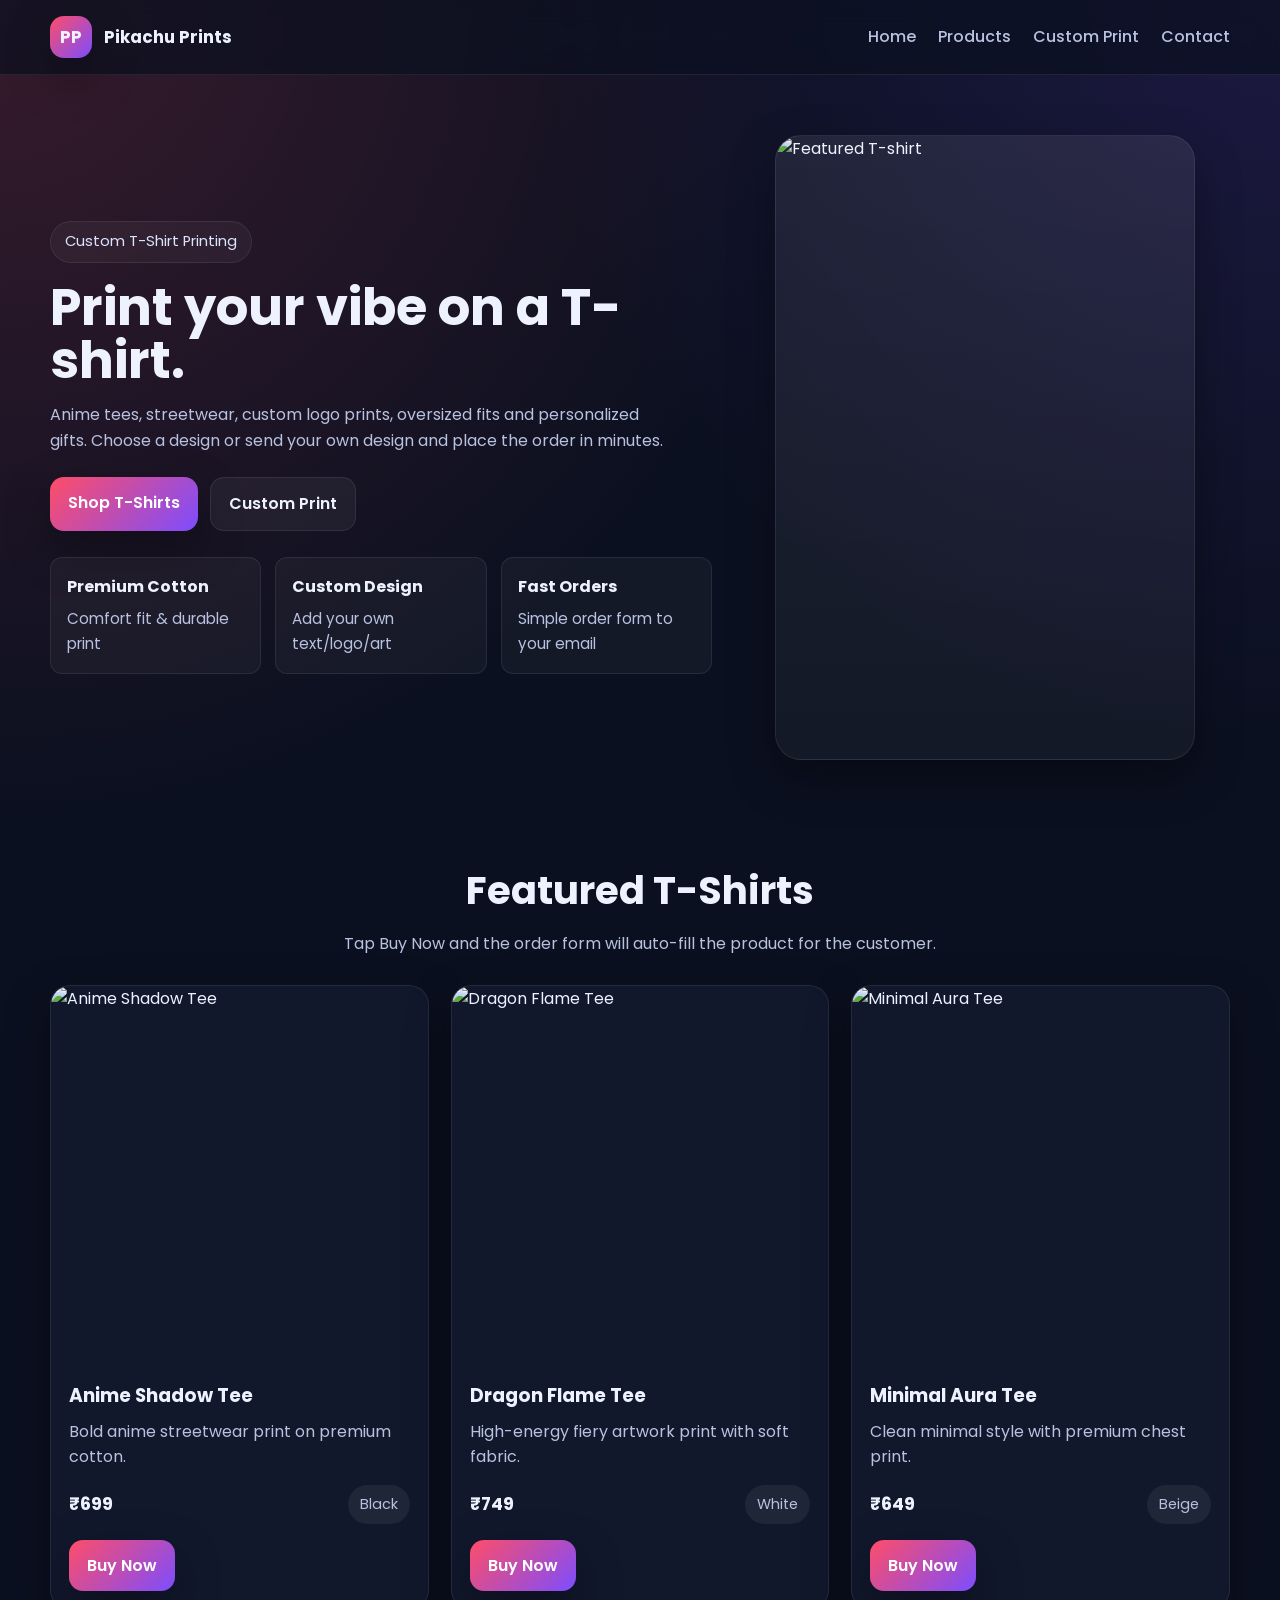
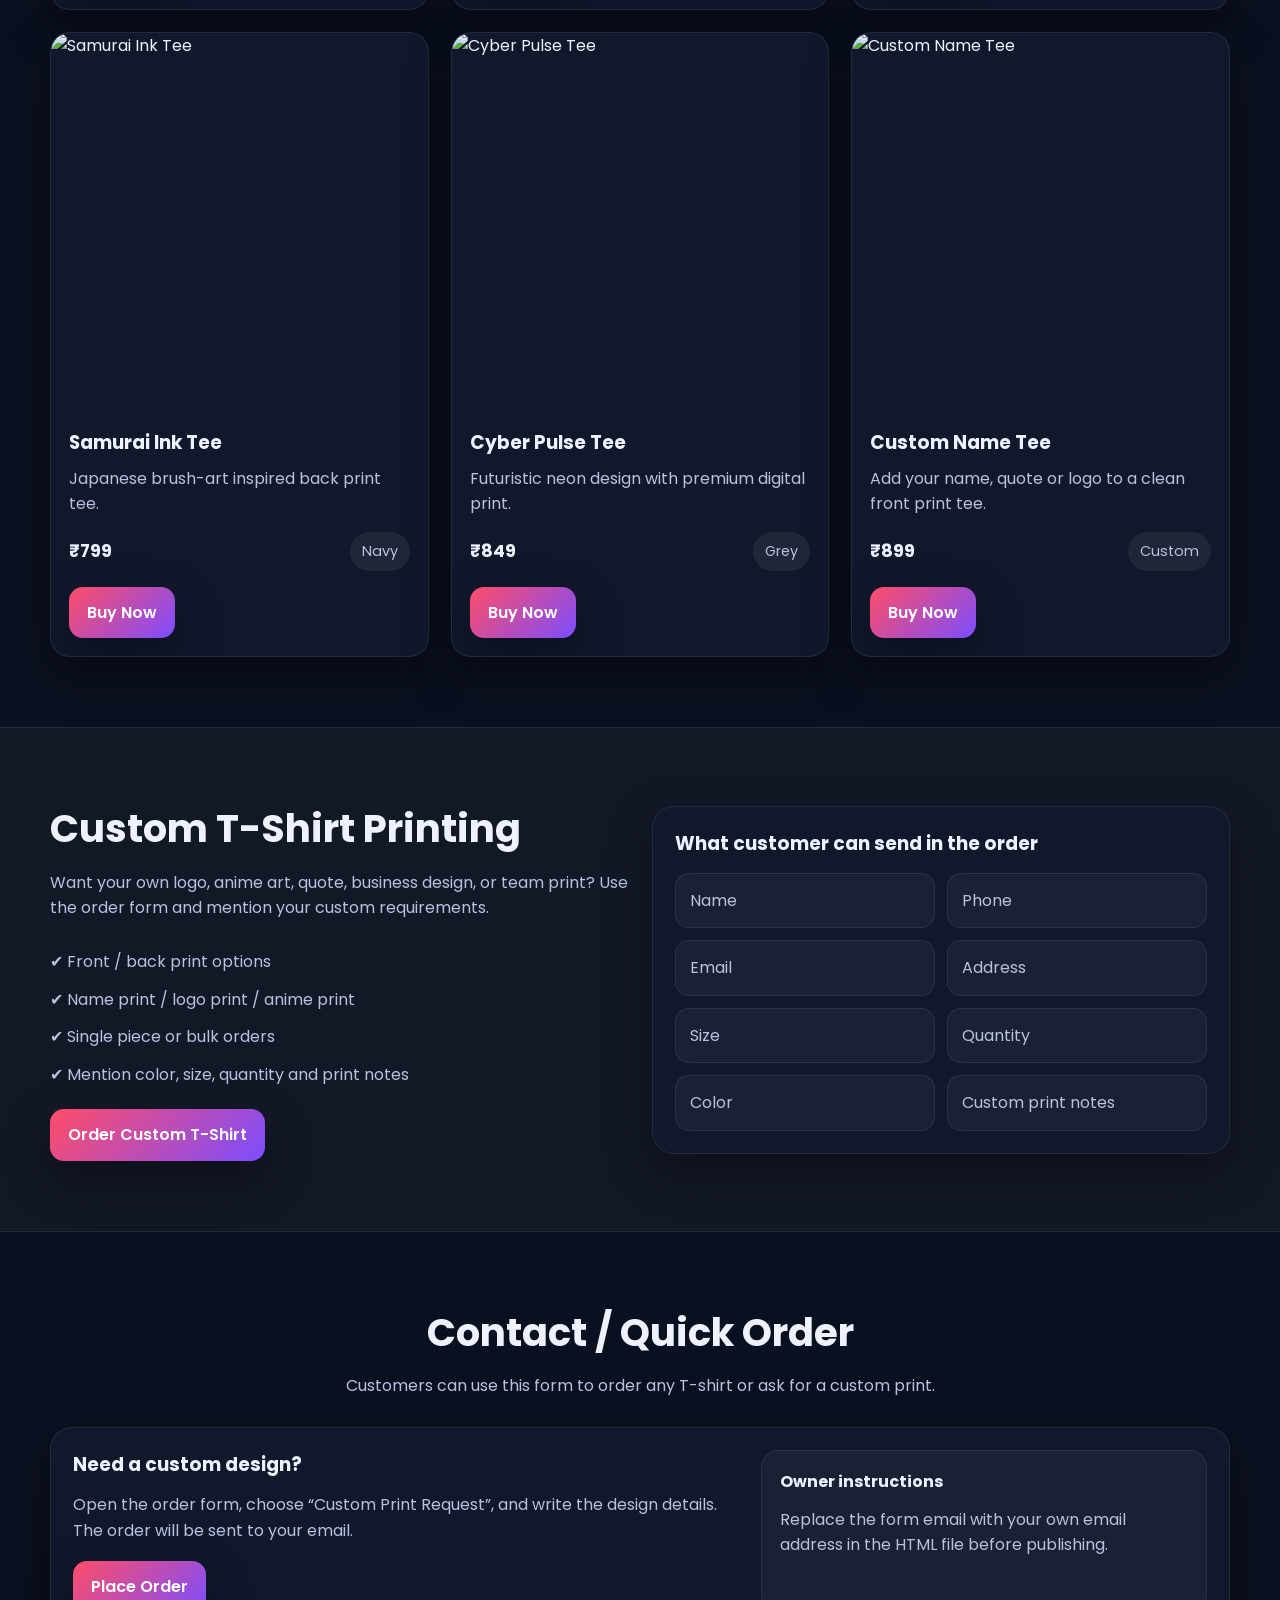
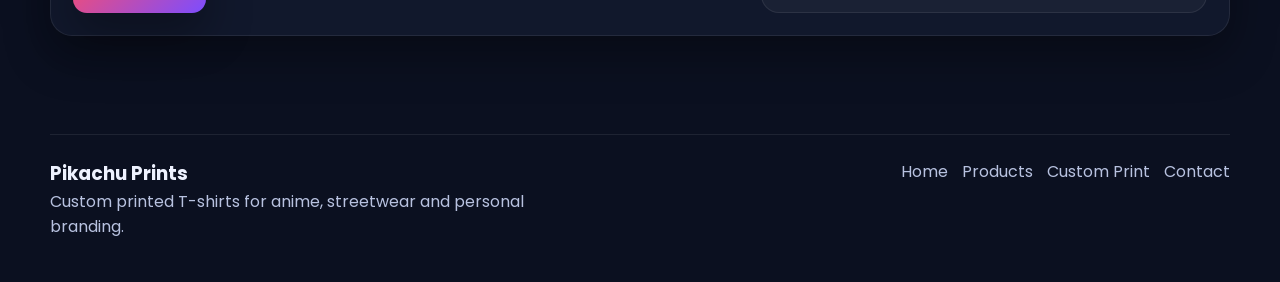
==== index.html @ da21813b "Add files via upload" ====
<!DOCTYPE html>
<html lang="en">
<head>
  <meta charset="UTF-8" />
  <meta name="viewport" content="width=device-width, initial-scale=1.0" />
  <title>Pikachu Prints | T-Shirt Printing Store</title>
  <meta name="description" content="Custom printed T-shirts, anime tees, streetwear and personalized designs." />
  <link rel="preconnect" href="https://fonts.googleapis.com">
  <link rel="preconnect" href="https://fonts.gstatic.com" crossorigin>
  <link href="https://fonts.googleapis.com/css2?family=Poppins:wght@300;400;500;600;700;800&display=swap" rel="stylesheet">
  <link rel="stylesheet" href="style.css" />
</head>
<body>
  <!-- HEADER -->
  <header class="header">
    <div class="container nav">
      <a href="#" class="logo">
        <span class="logo-badge">PP</span>
        <span>Pikachu Prints</span>
      </a>

      <nav class="nav-links" id="navLinks">
        <a href="#home">Home</a>
        <a href="#products">Products</a>
        <a href="#custom">Custom Print</a>
        <a href="#contact">Contact</a>
      </nav>

      <button class="menu-btn" id="menuBtn" aria-label="Open menu">☰</button>
    </div>
  </header>

  <!-- HERO -->
  <section class="hero" id="home">
    <div class="container hero-grid">
      <div class="hero-text">
        <span class="tag">Custom T-Shirt Printing</span>
        <h1>Print your vibe on a T-shirt.</h1>
        <p>
          Anime tees, streetwear, custom logo prints, oversized fits and personalized gifts.
          Choose a design or send your own design and place the order in minutes.
        </p>

        <div class="hero-actions">
          <a href="#products" class="btn btn-primary">Shop T-Shirts</a>
          <a href="#custom" class="btn btn-secondary">Custom Print</a>
        </div>

        <div class="hero-features">
          <div class="feature-card">
            <strong>Premium Cotton</strong>
            <span>Comfort fit & durable print</span>
          </div>
          <div class="feature-card">
            <strong>Custom Design</strong>
            <span>Add your own text/logo/art</span>
          </div>
          <div class="feature-card">
            <strong>Fast Orders</strong>
            <span>Simple order form to your email</span>
          </div>
        </div>
      </div>

      <div class="hero-visual">
        <div class="hero-card glow-card">
          <img src="images/tee1.jpg" alt="Featured T-shirt" />
          <div class="hero-card-info">
            <h3>Anime Shadow Tee</h3>
            <p>₹699 • Oversized • Black</p>
            <button
              class="btn btn-primary buy-btn"
              data-product="Anime Shadow Tee"
              data-price="699"
            >
              Buy Now
            </button>
          </div>
        </div>
      </div>
    </div>
  </section>

  <!-- PRODUCTS -->
  <section class="section" id="products">
    <div class="container">
      <div class="section-head">
        <h2>Featured T-Shirts</h2>
        <p>Tap Buy Now and the order form will auto-fill the product for the customer.</p>
      </div>

      <div class="products-grid">
        <!-- Product 1 -->
        <article class="product-card">
          <div class="product-img">
            <img src="images/tee1.jpg" alt="Anime Shadow Tee" />
          </div>
          <div class="product-body">
            <h3>Anime Shadow Tee</h3>
            <p>Bold anime streetwear print on premium cotton.</p>
            <div class="product-meta">
              <span class="price">₹699</span>
              <span class="pill">Black</span>
            </div>
            <button class="btn btn-primary buy-btn" data-product="Anime Shadow Tee" data-price="699">
              Buy Now
            </button>
          </div>
        </article>

        <!-- Product 2 -->
        <article class="product-card">
          <div class="product-img">
            <img src="images/tee2.jpg" alt="Dragon Flame Tee" />
          </div>
          <div class="product-body">
            <h3>Dragon Flame Tee</h3>
            <p>High-energy fiery artwork print with soft fabric.</p>
            <div class="product-meta">
              <span class="price">₹749</span>
              <span class="pill">White</span>
            </div>
            <button class="btn btn-primary buy-btn" data-product="Dragon Flame Tee" data-price="749">
              Buy Now
            </button>
          </div>
        </article>

        <!-- Product 3 -->
        <article class="product-card">
          <div class="product-img">
            <img src="images/tee3.jpg" alt="Minimal Aura Tee" />
          </div>
          <div class="product-body">
            <h3>Minimal Aura Tee</h3>
            <p>Clean minimal style with premium chest print.</p>
            <div class="product-meta">
              <span class="price">₹649</span>
              <span class="pill">Beige</span>
            </div>
            <button class="btn btn-primary buy-btn" data-product="Minimal Aura Tee" data-price="649">
              Buy Now
            </button>
          </div>
        </article>

        <!-- Product 4 -->
        <article class="product-card">
          <div class="product-img">
            <img src="images/tee4.jpg" alt="Samurai Ink Tee" />
          </div>
          <div class="product-body">
            <h3>Samurai Ink Tee</h3>
            <p>Japanese brush-art inspired back print tee.</p>
            <div class="product-meta">
              <span class="price">₹799</span>
              <span class="pill">Navy</span>
            </div>
            <button class="btn btn-primary buy-btn" data-product="Samurai Ink Tee" data-price="799">
              Buy Now
            </button>
          </div>
        </article>

        <!-- Product 5 -->
        <article class="product-card">
          <div class="product-img">
            <img src="images/tee5.jpg" alt="Cyber Pulse Tee" />
          </div>
          <div class="product-body">
            <h3>Cyber Pulse Tee</h3>
            <p>Futuristic neon design with premium digital print.</p>
            <div class="product-meta">
              <span class="price">₹849</span>
              <span class="pill">Grey</span>
            </div>
            <button class="btn btn-primary buy-btn" data-product="Cyber Pulse Tee" data-price="849">
              Buy Now
            </button>
          </div>
        </article>

        <!-- Product 6 -->
        <article class="product-card">
          <div class="product-img">
            <img src="images/tee6.jpg" alt="Custom Name Tee" />
          </div>
          <div class="product-body">
            <h3>Custom Name Tee</h3>
            <p>Add your name, quote or logo to a clean front print tee.</p>
            <div class="product-meta">
              <span class="price">₹899</span>
              <span class="pill">Custom</span>
            </div>
            <button class="btn btn-primary buy-btn" data-product="Custom Name Tee" data-price="899">
              Buy Now
            </button>
          </div>
        </article>
      </div>
    </div>
  </section>

  <!-- CUSTOM PRINT -->
  <section class="section alt-section" id="custom">
    <div class="container custom-grid">
      <div>
        <div class="section-head left">
          <h2>Custom T-Shirt Printing</h2>
          <p>
            Want your own logo, anime art, quote, business design, or team print?
            Use the order form and mention your custom requirements.
          </p>
        </div>

        <ul class="custom-list">
          <li>✔ Front / back print options</li>
          <li>✔ Name print / logo print / anime print</li>
          <li>✔ Single piece or bulk orders</li>
          <li>✔ Mention color, size, quantity and print notes</li>
        </ul>

        <button class="btn btn-primary open-custom-order">
          Order Custom T-Shirt
        </button>
      </div>

      <div class="custom-card">
        <h3>What customer can send in the order</h3>
        <div class="custom-info-grid">
          <div class="info-box">Name</div>
          <div class="info-box">Phone</div>
          <div class="info-box">Email</div>
          <div class="info-box">Address</div>
          <div class="info-box">Size</div>
          <div class="info-box">Quantity</div>
          <div class="info-box">Color</div>
          <div class="info-box">Custom print notes</div>
        </div>
      </div>
    </div>
  </section>

  <!-- CONTACT -->
  <section class="section" id="contact">
    <div class="container">
      <div class="section-head">
        <h2>Contact / Quick Order</h2>
        <p>
          Customers can use this form to order any T-shirt or ask for a custom print.
        </p>
      </div>

      <div class="contact-card">
        <div class="contact-copy">
          <h3>Need a custom design?</h3>
          <p>
            Open the order form, choose “Custom Print Request”, and write the design details.
            The order will be sent to your email.
          </p>
          <button class="btn btn-primary open-custom-order">Place Order</button>
        </div>

        <div class="contact-note">
          <h4>Owner instructions</h4>
          <p>
            Replace the form email with your own email address in the HTML file before publishing.
          </p>
        </div>
      </div>
    </div>
  </section>

  <!-- FOOTER -->
  <footer class="footer">
    <div class="container footer-wrap">
      <div>
        <h3>Pikachu Prints</h3>
        <p>Custom printed T-shirts for anime, streetwear and personal branding.</p>
      </div>

      <div class="footer-links">
        <a href="#home">Home</a>
        <a href="#products">Products</a>
        <a href="#custom">Custom Print</a>
        <a href="#contact">Contact</a>
      </div>
    </div>
  </footer>

  <!-- ORDER MODAL -->
  <div class="modal" id="orderModal" aria-hidden="true">
    <div class="modal-overlay" id="modalOverlay"></div>

    <div class="modal-card" role="dialog" aria-modal="true" aria-labelledby="orderTitle">
      <button class="close-modal" id="closeModal" aria-label="Close">✕</button>

      <div class="modal-head">
        <h2 id="orderTitle">Place Your Order</h2>
        <p>Fill the details. This order will be sent directly to our email.</p>
      </div>

      <!-- FORM -->
      <form
        id="orderForm"
        class="order-form"
        action="https://formsubmit.co/mr.badboy.yash@gmail.com"
        method="POST"
      >
        <!-- FormSubmit settings -->
        <input type="hidden" name="_subject" value="New T-Shirt Order - Pikachu Prints" />
        <input type="hidden" name="_template" value="table" />
        <input type="hidden" name="_next" value="thanks.html" />
        <!-- Honeypot anti-spam -->
        <input type="text" name="_honey" class="hidden-honey" tabindex="-1" autocomplete="off" />

        <!-- If you want no captcha, uncomment next line (not recommended) -->
        <!-- <input type="hidden" name="_captcha" value="false" /> -->

        <div class="form-grid">
          <div class="form-group">
            <label for="customerName">Full Name</label>
            <input type="text" id="customerName" name="Customer Name" placeholder="Enter full name" required />
          </div>

          <div class="form-group">
            <label for="customerPhone">Phone Number</label>
            <input type="tel" id="customerPhone" name="Phone Number" placeholder="Enter phone number" required />
          </div>

          <div class="form-group">
            <label for="customerEmail">Email</label>
            <input type="email" id="customerEmail" name="Customer Email" placeholder="Enter email" required />
          </div>

          <div class="form-group">
            <label for="cityState">City / State</label>
            <input type="text" id="cityState" name="City / State" placeholder="Example: Pune, Maharashtra" required />
          </div>

          <div class="form-group full">
            <label for="customerAddress">Full Delivery Address</label>
            <textarea id="customerAddress" name="Delivery Address" placeholder="House no, area, city, state, pincode" required></textarea>
          </div>

          <div class="form-group">
            <label for="productName">Product</label>
            <input type="text" id="productName" name="Product Name" placeholder="Selected product" required />
          </div>

          <div class="form-group">
            <label for="productPrice">Price (₹)</label>
            <input type="text" id="productPrice" name="Product Price" placeholder="Price" required />
          </div>

          <div class="form-group">
            <label for="size">Size</label>
            <select id="size" name="Size" required>
              <option value="">Select size</option>
              <option>S</option>
              <option>M</option>
              <option>L</option>
              <option>XL</option>
              <option>XXL</option>
            </select>
          </div>

          <div class="form-group">
            <label for="quantity">Quantity</label>
            <input type="number" id="quantity" name="Quantity" min="1" value="1" required />
          </div>

          <div class="form-group">
            <label for="color">Preferred Color</label>
            <input type="text" id="color" name="Preferred Color" placeholder="Black / White / Grey etc." />
          </div>

          <div class="form-group">
            <label for="printType">Order Type</label>
            <select id="printType" name="Order Type" required>
              <option value="Ready Product Order">Ready Product Order</option>
              <option value="Custom Print Request">Custom Print Request</option>
            </select>
          </div>

          <div class="form-group full">
            <label for="customNotes">Custom Print Notes / Design Instructions</label>
            <textarea
              id="customNotes"
              name="Custom Notes"
              placeholder="Write logo text, anime design name, front/back print, sleeve print, special request, etc."
            ></textarea>
          </div>

          <div class="form-group full">
            <label for="orderSummary">Order Summary</label>
            <textarea
              id="orderSummary"
              name="Order Summary"
              readonly
              placeholder="Auto-generated summary will appear here"
            ></textarea>
          </div>
        </div>

        <div class="form-actions">
          <button type="submit" class="btn btn-primary big-btn">Place Order</button>
          <button type="button" class="btn btn-secondary" id="cancelModal">Cancel</button>
        </div>
      </form>
    </div>
  </div>

  <script src="script.js"></script>
</body>
</html>
---- style.css ----
:root{
  --bg: #0b1020;
  --panel: #11182c;
  --panel-2: #0f1526;
  --text: #eef2ff;
  --muted: #b8c2e0;
  --line: rgba(255,255,255,0.08);
  --brand: #ff4d67;
  --brand-2: #7c4dff;
  --success: #16c784;
  --shadow: 0 18px 45px rgba(0,0,0,0.35);
  --radius: 18px;
  --radius-sm: 12px;
  --container: 1180px;
}

*{
  margin: 0;
  padding: 0;
  box-sizing: border-box;
}

html{
  scroll-behavior: smooth;
}

body{
  font-family: 'Poppins', sans-serif;
  background:
    radial-gradient(circle at top right, rgba(124,77,255,0.15), transparent 20%),
    radial-gradient(circle at top left, rgba(255,77,103,0.18), transparent 22%),
    var(--bg);
  color: var(--text);
  line-height: 1.6;
}

img{
  display: block;
  width: 100%;
  height: 100%;
  object-fit: cover;
}

a{
  color: inherit;
  text-decoration: none;
}

button, input, textarea, select{
  font: inherit;
}

.container{
  width: min(100% - 32px, var(--container));
  margin-inline: auto;
}

/* HEADER */
.header{
  position: sticky;
  top: 0;
  z-index: 50;
  backdrop-filter: blur(12px);
  background: rgba(11,16,32,0.7);
  border-bottom: 1px solid var(--line);
}

.nav{
  min-height: 74px;
  display: flex;
  align-items: center;
  justify-content: space-between;
  gap: 18px;
}

.logo{
  display: inline-flex;
  align-items: center;
  gap: 12px;
  font-weight: 700;
  font-size: 1.05rem;
}

.logo-badge{
  width: 42px;
  height: 42px;
  border-radius: 14px;
  display: grid;
  place-items: center;
  background: linear-gradient(135deg, var(--brand), var(--brand-2));
  box-shadow: var(--shadow);
}

.nav-links{
  display: flex;
  align-items: center;
  gap: 22px;
}

.nav-links a{
  color: var(--muted);
  font-weight: 500;
  transition: 0.2s ease;
}

.nav-links a:hover{
  color: var(--text);
}

.menu-btn{
  display: none;
  background: transparent;
  color: var(--text);
  border: 1px solid var(--line);
  padding: 10px 12px;
  border-radius: 12px;
  cursor: pointer;
}

/* HERO */
.hero{
  padding: 60px 0 30px;
}

.hero-grid{
  display: grid;
  grid-template-columns: 1.15fr 0.85fr;
  gap: 28px;
  align-items: center;
}

.tag{
  display: inline-flex;
  padding: 8px 14px;
  border-radius: 999px;
  border: 1px solid rgba(255,255,255,0.08);
  background: rgba(255,255,255,0.04);
  color: #dbe4ff;
  margin-bottom: 18px;
  font-size: 0.92rem;
}

.hero-text h1{
  font-size: clamp(2rem, 4vw, 4rem);
  line-height: 1.05;
  margin-bottom: 14px;
}

.hero-text p{
  color: var(--muted);
  max-width: 62ch;
  margin-bottom: 24px;
}

.hero-actions{
  display: flex;
  flex-wrap: wrap;
  gap: 12px;
  margin-bottom: 26px;
}

.btn{
  border: none;
  border-radius: 14px;
  padding: 13px 18px;
  font-weight: 600;
  cursor: pointer;
  transition: transform 0.18s ease, opacity 0.18s ease, box-shadow 0.18s ease;
}

.btn:hover{
  transform: translateY(-2px);
}

.btn-primary{
  color: white;
  background: linear-gradient(135deg, var(--brand), var(--brand-2));
  box-shadow: var(--shadow);
}

.btn-secondary{
  color: var(--text);
  background: rgba(255,255,255,0.05);
  border: 1px solid var(--line);
}

.big-btn{
  width: 100%;
  padding-block: 15px;
  font-size: 1rem;
}

.hero-features{
  display: grid;
  grid-template-columns: repeat(3, 1fr);
  gap: 14px;
}

.feature-card{
  background: rgba(255,255,255,0.04);
  border: 1px solid var(--line);
  border-radius: var(--radius-sm);
  padding: 16px;
}

.feature-card strong{
  display: block;
  margin-bottom: 6px;
}

.feature-card span{
  color: var(--muted);
  font-size: 0.95rem;
}

.hero-visual{
  display: flex;
  justify-content: center;
}

.glow-card{
  width: min(100%, 420px);
  background: linear-gradient(180deg, rgba(255,255,255,0.08), rgba(255,255,255,0.04));
  border: 1px solid rgba(255,255,255,0.08);
  border-radius: 26px;
  overflow: hidden;
  box-shadow: var(--shadow);
}

.hero-card img{
  aspect-ratio: 4 / 4.4;
}

.hero-card-info{
  padding: 18px;
}

.hero-card-info h3{
  margin-bottom: 6px;
}

.hero-card-info p{
  color: var(--muted);
  margin-bottom: 14px;
}

/* SECTION */
.section{
  padding: 70px 0;
}

.alt-section{
  background: rgba(255,255,255,0.03);
  border-top: 1px solid var(--line);
  border-bottom: 1px solid var(--line);
}

.section-head{
  text-align: center;
  max-width: 760px;
  margin: 0 auto 28px;
}

.section-head.left{
  text-align: left;
  margin-inline: 0;
}

.section-head h2{
  font-size: clamp(1.7rem, 3vw, 2.5rem);
  margin-bottom: 10px;
}

.section-head p{
  color: var(--muted);
}

/* PRODUCTS */
.products-grid{
  display: grid;
  grid-template-columns: repeat(3, 1fr);
  gap: 22px;
}

.product-card{
  background: var(--panel);
  border: 1px solid var(--line);
  border-radius: 20px;
  overflow: hidden;
  box-shadow: var(--shadow);
}

.product-img{
  aspect-ratio: 1 / 1;
  overflow: hidden;
}

.product-img img{
  transition: transform 0.25s ease;
}

.product-card:hover .product-img img{
  transform: scale(1.04);
}

.product-body{
  padding: 18px;
}

.product-body h3{
  margin-bottom: 8px;
}

.product-body p{
  color: var(--muted);
  margin-bottom: 14px;
  min-height: 52px;
}

.product-meta{
  display: flex;
  justify-content: space-between;
  align-items: center;
  gap: 10px;
  margin-bottom: 16px;
}

.price{
  font-weight: 700;
  font-size: 1.1rem;
}

.pill{
  padding: 8px 12px;
  border-radius: 999px;
  background: rgba(255,255,255,0.06);
  color: var(--muted);
  font-size: 0.9rem;
}

/* CUSTOM */
.custom-grid{
  display: grid;
  grid-template-columns: 1fr 1fr;
  gap: 24px;
  align-items: center;
}

.custom-list{
  list-style: none;
  display: grid;
  gap: 12px;
  margin: 18px 0 22px;
  color: var(--muted);
}

.custom-card{
  background: var(--panel);
  border: 1px solid var(--line);
  border-radius: 22px;
  padding: 22px;
  box-shadow: var(--shadow);
}

.custom-card h3{
  margin-bottom: 14px;
}

.custom-info-grid{
  display: grid;
  grid-template-columns: repeat(2, 1fr);
  gap: 12px;
}

.info-box{
  padding: 14px;
  background: rgba(255,255,255,0.04);
  border: 1px solid var(--line);
  border-radius: 14px;
  color: var(--muted);
}

/* CONTACT */
.contact-card{
  display: grid;
  grid-template-columns: 1.2fr 0.8fr;
  gap: 20px;
  background: var(--panel);
  border: 1px solid var(--line);
  border-radius: 22px;
  padding: 22px;
  box-shadow: var(--shadow);
}

.contact-copy p,
.contact-note p{
  color: var(--muted);
  margin: 12px 0 18px;
}

.contact-note{
  background: rgba(255,255,255,0.04);
  border: 1px solid var(--line);
  border-radius: 18px;
  padding: 18px;
}

/* FOOTER */
.footer{
  padding: 28px 0 42px;
}

.footer-wrap{
  display: flex;
  justify-content: space-between;
  gap: 18px;
  align-items: flex-start;
  border-top: 1px solid var(--line);
  padding-top: 24px;
}

.footer p{
  color: var(--muted);
  max-width: 50ch;
}

.footer-links{
  display: flex;
  flex-wrap: wrap;
  gap: 14px;
  color: var(--muted);
}

/* MODAL */
.modal{
  position: fixed;
  inset: 0;
  display: none;
  z-index: 100;
}

.modal.show{
  display: block;
}

.modal-overlay{
  position: absolute;
  inset: 0;
  background: rgba(4, 8, 20, 0.75);
  backdrop-filter: blur(8px);
}

.modal-card{
  position: relative;
  width: min(100% - 24px, 940px);
  max-height: calc(100vh - 30px);
  overflow: auto;
  margin: 18px auto;
  background: #0f162b;
  border: 1px solid var(--line);
  border-radius: 24px;
  padding: 22px;
  box-shadow: var(--shadow);
}

.close-modal{
  position: absolute;
  top: 14px;
  right: 14px;
  width: 42px;
  height: 42px;
  border-radius: 12px;
  border: 1px solid var(--line);
  background: rgba(255,255,255,0.04);
  color: var(--text);
  cursor: pointer;
}

.modal-head{
  margin-bottom: 18px;
  padding-right: 48px;
}

.modal-head p{
  color: var(--muted);
  margin-top: 6px;
}

/* FORM */
.order-form{
  display: block;
}

.form-grid{
  display: grid;
  grid-template-columns: repeat(2, 1fr);
  gap: 16px;
}

.form-group{
  display: flex;
  flex-direction: column;
  gap: 8px;
}

.form-group.full{
  grid-column: 1 / -1;
}

.form-group label{
  font-weight: 600;
  font-size: 0.95rem;
}

.form-group input,
.form-group select,
.form-group textarea{
  width: 100%;
  border-radius: 14px;
  border: 1px solid var(--line);
  background: rgba(255,255,255,0.04);
  color: var(--text);
  padding: 14px 14px;
  outline: none;
}

.form-group textarea{
  min-height: 120px;
  resize: vertical;
}

.form-group input::placeholder,
.form-group textarea::placeholder{
  color: #8f99b8;
}

.form-group input:focus,
.form-group textarea:focus,
.form-group select:focus{
  border-color: rgba(124,77,255,0.7);
  box-shadow: 0 0 0 3px rgba(124,77,255,0.15);
}

.form-actions{
  display: flex;
  flex-direction: column;
  gap: 12px;
  margin-top: 18px;
}

.hidden-honey{
  display: none !important;
}

/* RESPONSIVE */
@media (max-width: 1024px){
  .hero-grid,
  .custom-grid,
  .contact-card{
    grid-template-columns: 1fr;
  }

  .products-grid{
    grid-template-columns: repeat(2, 1fr);
  }

  .hero-features{
    grid-template-columns: 1fr;
  }
}

@media (max-width: 720px){
  .nav-links{
    position: absolute;
    top: 74px;
    right: 16px;
    left: 16px;
    display: none;
    flex-direction: column;
    align-items: flex-start;
    background: #10172b;
    border: 1px solid var(--line);
    border-radius: 18px;
    padding: 14px;
    box-shadow: var(--shadow);
  }

  .nav-links.show{
    display: flex;
  }

  .menu-btn{
    display: inline-flex;
  }

  .products-grid{
    grid-template-columns: 1fr;
  }

  .form-grid{
    grid-template-columns: 1fr;
  }

  .custom-info-grid{
    grid-template-columns: 1fr;
  }

  .footer-wrap{
    flex-direction: column;
  }

  .hero{
    padding-top: 36px;
  }

  .section{
    padding: 56px 0;
  }
}
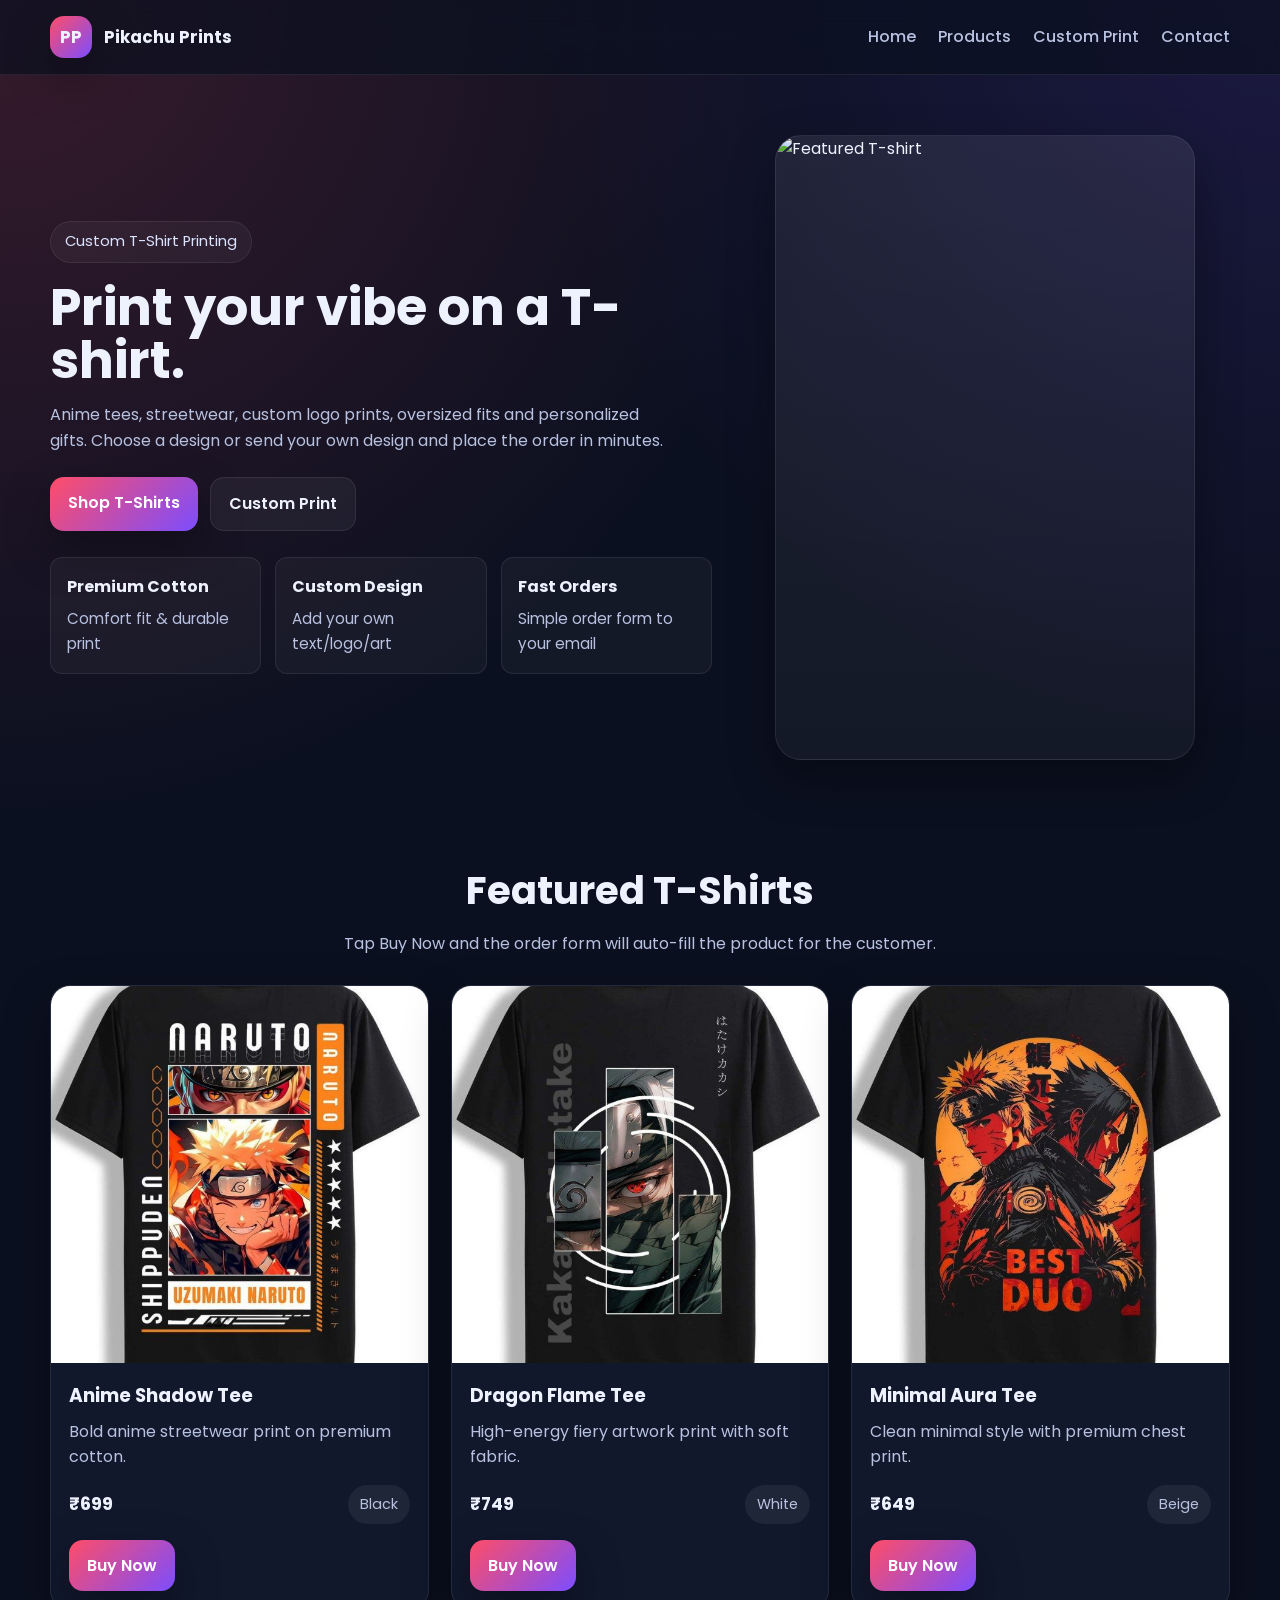
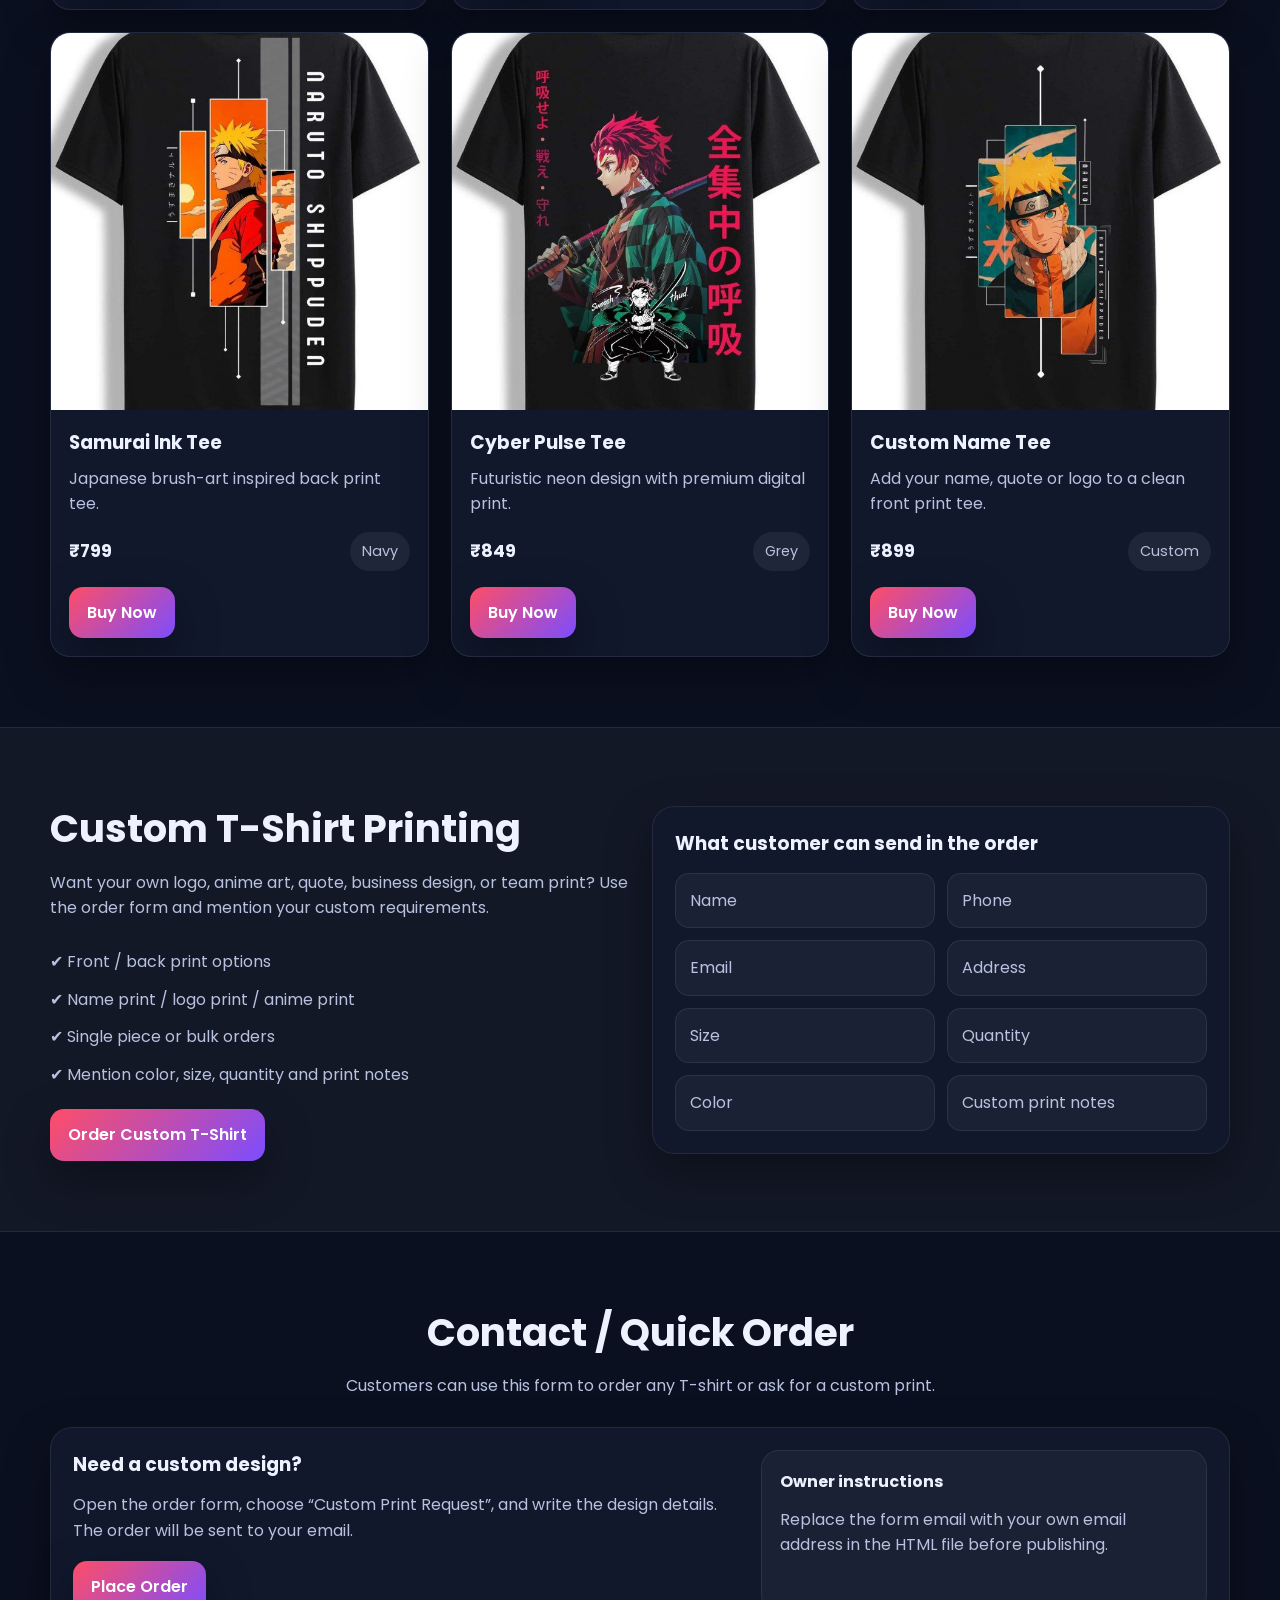
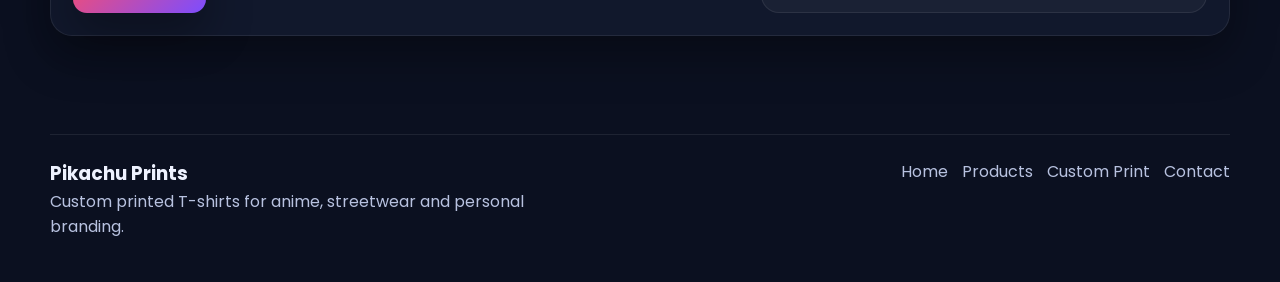
==== commit 3e070019: "Update index.html" ====
--- a/index.html
+++ b/index.html
@@ -93,7 +93,7 @@
         <!-- Product 1 -->
         <article class="product-card">
           <div class="product-img">
-            <img src="images/tee1.jpg" alt="Anime Shadow Tee" />
+            <img src="tee1.jpg" alt="Anime Shadow Tee" />
           </div>
           <div class="product-body">
             <h3>Anime Shadow Tee</h3>
@@ -111,7 +111,7 @@
         <!-- Product 2 -->
         <article class="product-card">
           <div class="product-img">
-            <img src="images/tee2.jpg" alt="Dragon Flame Tee" />
+            <img src="tee2.jpg" alt="Dragon Flame Tee" />
           </div>
           <div class="product-body">
             <h3>Dragon Flame Tee</h3>
@@ -129,7 +129,7 @@
         <!-- Product 3 -->
         <article class="product-card">
           <div class="product-img">
-            <img src="images/tee3.jpg" alt="Minimal Aura Tee" />
+            <img src="tee3.jpg" alt="Minimal Aura Tee" />
           </div>
           <div class="product-body">
             <h3>Minimal Aura Tee</h3>
@@ -147,7 +147,7 @@
         <!-- Product 4 -->
         <article class="product-card">
           <div class="product-img">
-            <img src="images/tee4.jpg" alt="Samurai Ink Tee" />
+            <img src="tee4.jpg" alt="Samurai Ink Tee" />
           </div>
           <div class="product-body">
             <h3>Samurai Ink Tee</h3>
@@ -165,7 +165,7 @@
         <!-- Product 5 -->
         <article class="product-card">
           <div class="product-img">
-            <img src="images/tee5.jpg" alt="Cyber Pulse Tee" />
+            <img src="tee5.jpg" alt="Cyber Pulse Tee" />
           </div>
           <div class="product-body">
             <h3>Cyber Pulse Tee</h3>
@@ -183,7 +183,7 @@
         <!-- Product 6 -->
         <article class="product-card">
           <div class="product-img">
-            <img src="images/tee6.jpg" alt="Custom Name Tee" />
+            <img src="tee6.jpg" alt="Custom Name Tee" />
           </div>
           <div class="product-body">
             <h3>Custom Name Tee</h3>
@@ -413,4 +413,4 @@
 
   <script src="script.js"></script>
 </body>
-</html>+</html>
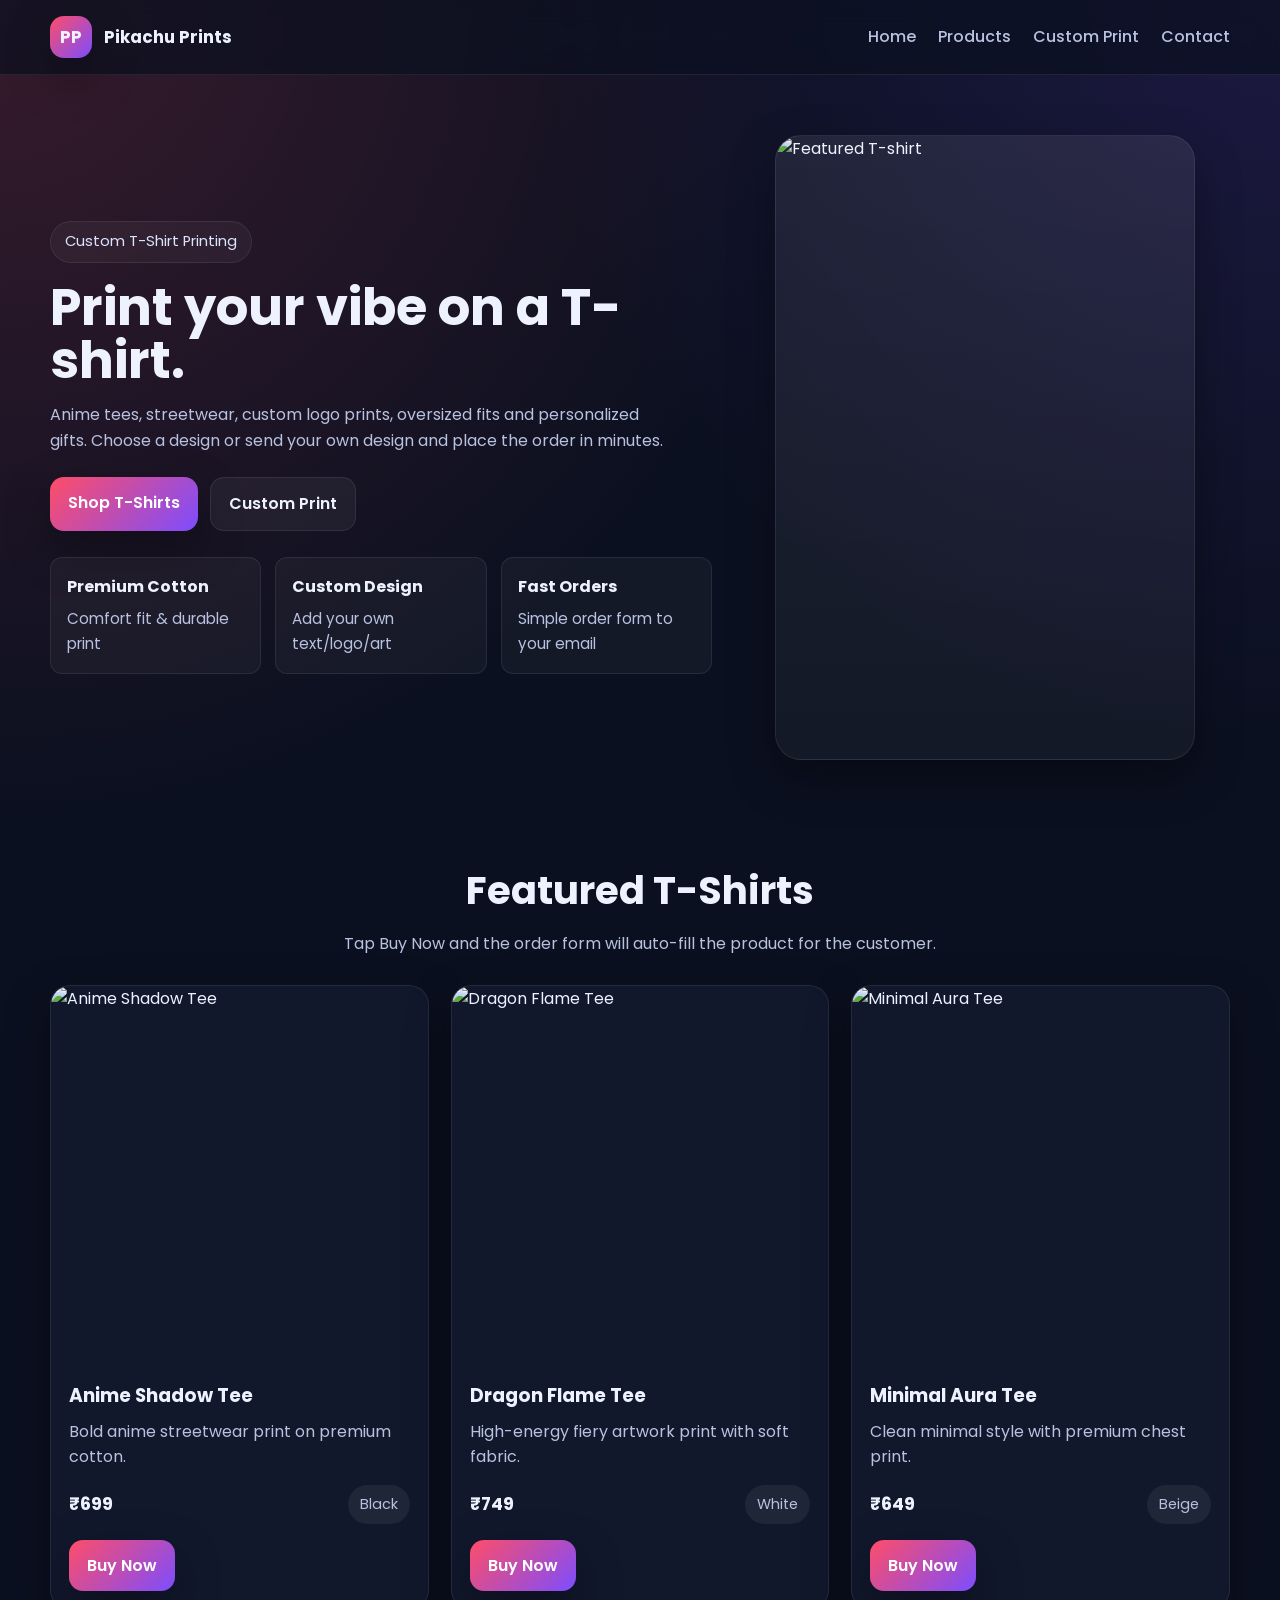
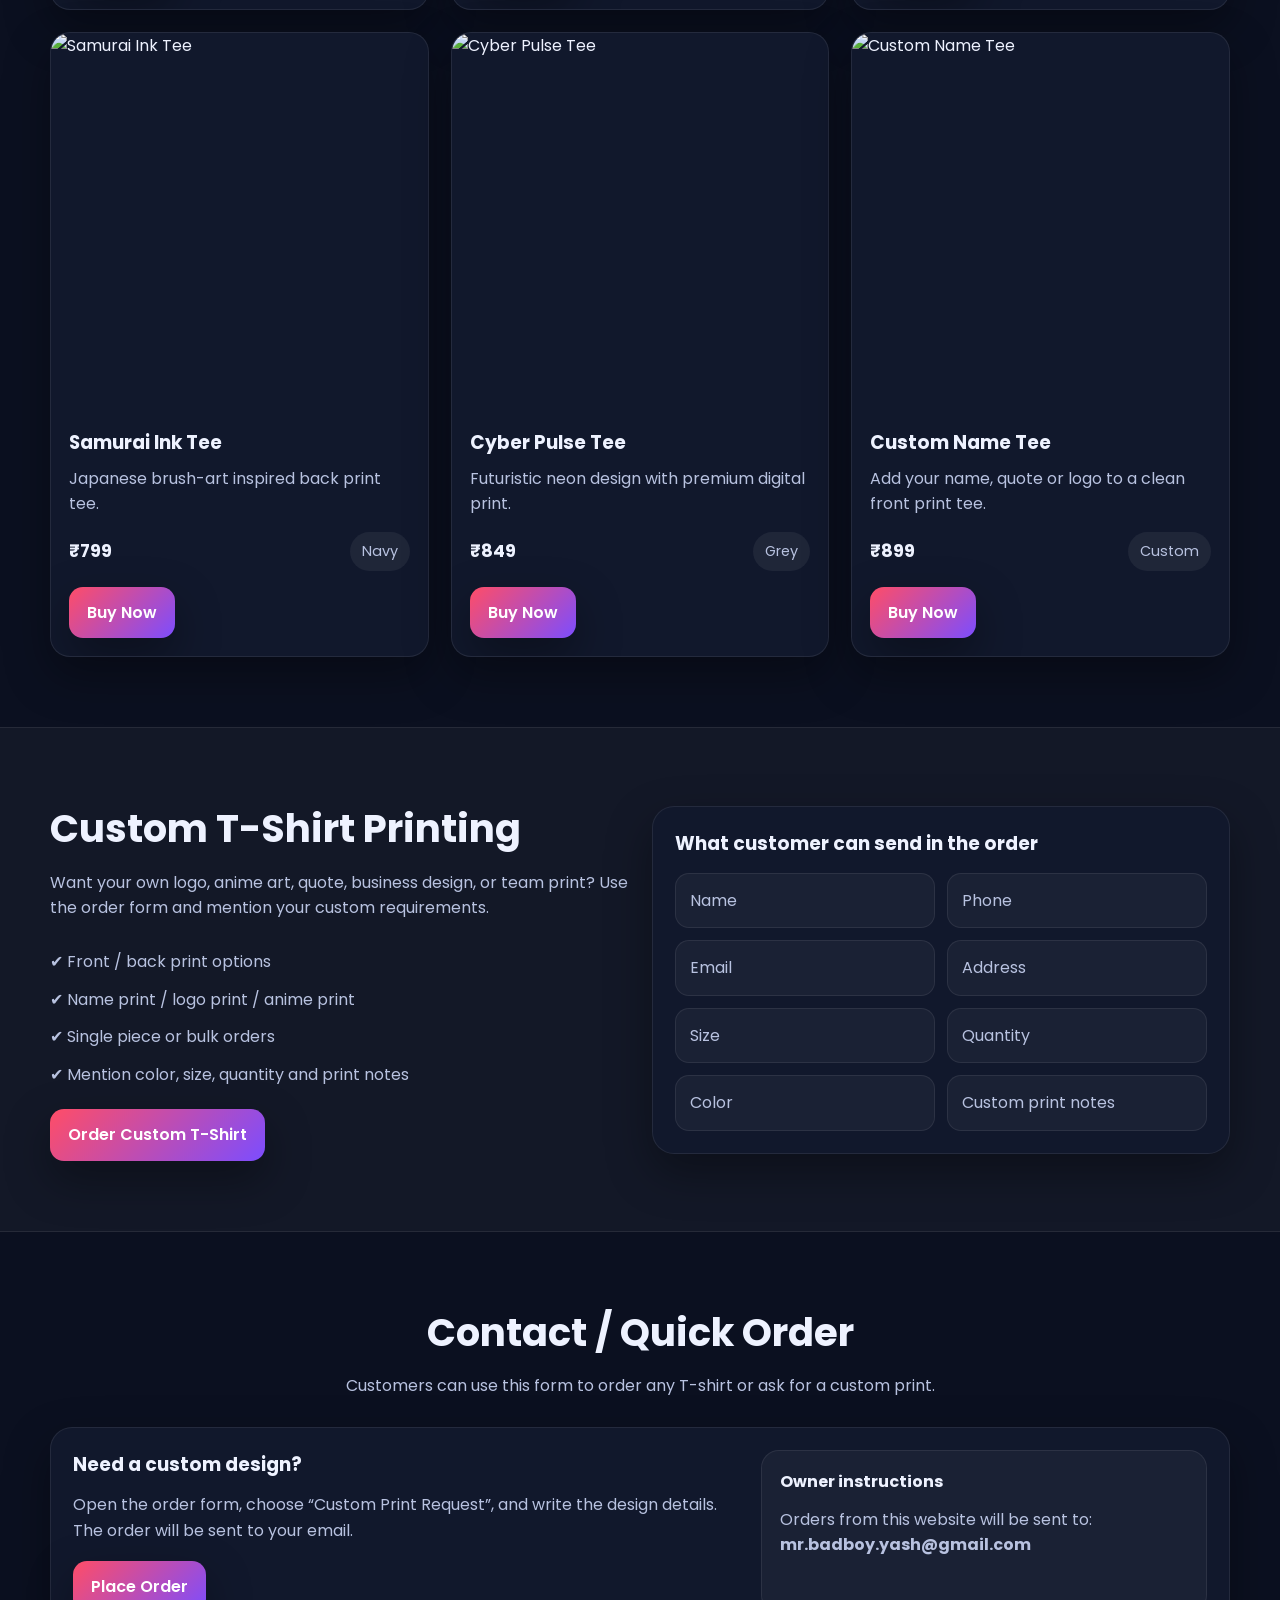
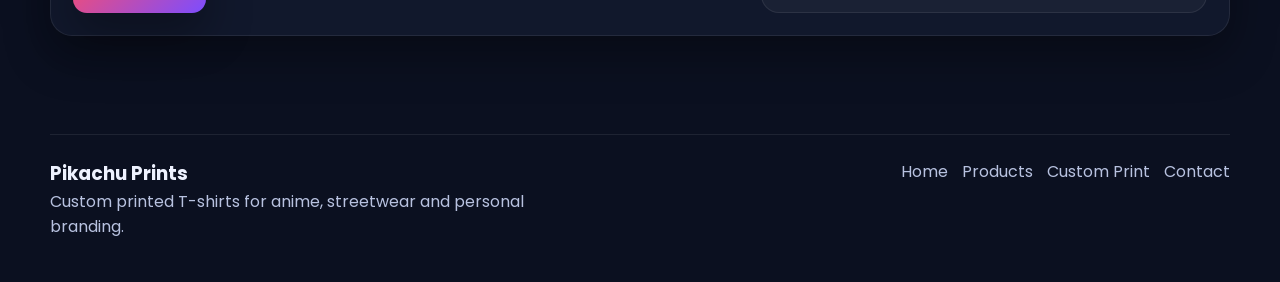
==== commit 0ef7eab8: "Update index.html" ====
--- a/index.html
+++ b/index.html
@@ -4,17 +4,23 @@
   <meta charset="UTF-8" />
   <meta name="viewport" content="width=device-width, initial-scale=1.0" />
   <title>Pikachu Prints | T-Shirt Printing Store</title>
-  <meta name="description" content="Custom printed T-shirts, anime tees, streetwear and personalized designs." />
-  <link rel="preconnect" href="https://fonts.googleapis.com">
-  <link rel="preconnect" href="https://fonts.gstatic.com" crossorigin>
-  <link href="https://fonts.googleapis.com/css2?family=Poppins:wght@300;400;500;600;700;800&display=swap" rel="stylesheet">
+  <meta
+    name="description"
+    content="Custom printed T-shirts, anime tees, streetwear and personalized designs."
+  />
+  <link rel="preconnect" href="https://fonts.googleapis.com" />
+  <link rel="preconnect" href="https://fonts.gstatic.com" crossorigin />
+  <link
+    href="https://fonts.googleapis.com/css2?family=Poppins:wght@300;400;500;600;700;800&display=swap"
+    rel="stylesheet"
+  />
   <link rel="stylesheet" href="style.css" />
 </head>
 <body>
   <!-- HEADER -->
   <header class="header">
     <div class="container nav">
-      <a href="#" class="logo">
+      <a href="#home" class="logo">
         <span class="logo-badge">PP</span>
         <span>Pikachu Prints</span>
       </a>
@@ -72,6 +78,7 @@
               class="btn btn-primary buy-btn"
               data-product="Anime Shadow Tee"
               data-price="699"
+              type="button"
             >
               Buy Now
             </button>
@@ -93,7 +100,7 @@
         <!-- Product 1 -->
         <article class="product-card">
           <div class="product-img">
-            <img src="tee1.jpg" alt="Anime Shadow Tee" />
+            <img src="images/tee1.jpg" alt="Anime Shadow Tee" />
           </div>
           <div class="product-body">
             <h3>Anime Shadow Tee</h3>
@@ -102,7 +109,12 @@
               <span class="price">₹699</span>
               <span class="pill">Black</span>
             </div>
-            <button class="btn btn-primary buy-btn" data-product="Anime Shadow Tee" data-price="699">
+            <button
+              class="btn btn-primary buy-btn"
+              data-product="Anime Shadow Tee"
+              data-price="699"
+              type="button"
+            >
               Buy Now
             </button>
           </div>
@@ -111,7 +123,7 @@
         <!-- Product 2 -->
         <article class="product-card">
           <div class="product-img">
-            <img src="tee2.jpg" alt="Dragon Flame Tee" />
+            <img src="images/tee2.jpg" alt="Dragon Flame Tee" />
           </div>
           <div class="product-body">
             <h3>Dragon Flame Tee</h3>
@@ -120,7 +132,12 @@
               <span class="price">₹749</span>
               <span class="pill">White</span>
             </div>
-            <button class="btn btn-primary buy-btn" data-product="Dragon Flame Tee" data-price="749">
+            <button
+              class="btn btn-primary buy-btn"
+              data-product="Dragon Flame Tee"
+              data-price="749"
+              type="button"
+            >
               Buy Now
             </button>
           </div>
@@ -129,7 +146,7 @@
         <!-- Product 3 -->
         <article class="product-card">
           <div class="product-img">
-            <img src="tee3.jpg" alt="Minimal Aura Tee" />
+            <img src="images/tee3.jpg" alt="Minimal Aura Tee" />
           </div>
           <div class="product-body">
             <h3>Minimal Aura Tee</h3>
@@ -138,7 +155,12 @@
               <span class="price">₹649</span>
               <span class="pill">Beige</span>
             </div>
-            <button class="btn btn-primary buy-btn" data-product="Minimal Aura Tee" data-price="649">
+            <button
+              class="btn btn-primary buy-btn"
+              data-product="Minimal Aura Tee"
+              data-price="649"
+              type="button"
+            >
               Buy Now
             </button>
           </div>
@@ -147,7 +169,7 @@
         <!-- Product 4 -->
         <article class="product-card">
           <div class="product-img">
-            <img src="tee4.jpg" alt="Samurai Ink Tee" />
+            <img src="images/tee4.jpg" alt="Samurai Ink Tee" />
           </div>
           <div class="product-body">
             <h3>Samurai Ink Tee</h3>
@@ -156,7 +178,12 @@
               <span class="price">₹799</span>
               <span class="pill">Navy</span>
             </div>
-            <button class="btn btn-primary buy-btn" data-product="Samurai Ink Tee" data-price="799">
+            <button
+              class="btn btn-primary buy-btn"
+              data-product="Samurai Ink Tee"
+              data-price="799"
+              type="button"
+            >
               Buy Now
             </button>
           </div>
@@ -165,7 +192,7 @@
         <!-- Product 5 -->
         <article class="product-card">
           <div class="product-img">
-            <img src="tee5.jpg" alt="Cyber Pulse Tee" />
+            <img src="images/tee5.jpg" alt="Cyber Pulse Tee" />
           </div>
           <div class="product-body">
             <h3>Cyber Pulse Tee</h3>
@@ -174,7 +201,12 @@
               <span class="price">₹849</span>
               <span class="pill">Grey</span>
             </div>
-            <button class="btn btn-primary buy-btn" data-product="Cyber Pulse Tee" data-price="849">
+            <button
+              class="btn btn-primary buy-btn"
+              data-product="Cyber Pulse Tee"
+              data-price="849"
+              type="button"
+            >
               Buy Now
             </button>
           </div>
@@ -183,7 +215,7 @@
         <!-- Product 6 -->
         <article class="product-card">
           <div class="product-img">
-            <img src="tee6.jpg" alt="Custom Name Tee" />
+            <img src="images/tee6.jpg" alt="Custom Name Tee" />
           </div>
           <div class="product-body">
             <h3>Custom Name Tee</h3>
@@ -192,7 +224,12 @@
               <span class="price">₹899</span>
               <span class="pill">Custom</span>
             </div>
-            <button class="btn btn-primary buy-btn" data-product="Custom Name Tee" data-price="899">
+            <button
+              class="btn btn-primary buy-btn"
+              data-product="Custom Name Tee"
+              data-price="899"
+              type="button"
+            >
               Buy Now
             </button>
           </div>
@@ -220,7 +257,7 @@
           <li>✔ Mention color, size, quantity and print notes</li>
         </ul>
 
-        <button class="btn btn-primary open-custom-order">
+        <button class="btn btn-primary open-custom-order" type="button">
           Order Custom T-Shirt
         </button>
       </div>
@@ -258,13 +295,14 @@
             Open the order form, choose “Custom Print Request”, and write the design details.
             The order will be sent to your email.
           </p>
-          <button class="btn btn-primary open-custom-order">Place Order</button>
+          <button class="btn btn-primary open-custom-order" type="button">Place Order</button>
         </div>
 
         <div class="contact-note">
           <h4>Owner instructions</h4>
           <p>
-            Replace the form email with your own email address in the HTML file before publishing.
+            Orders from this website will be sent to:
+            <strong>mr.badboy.yash@gmail.com</strong>
           </p>
         </div>
       </div>
@@ -293,7 +331,7 @@
     <div class="modal-overlay" id="modalOverlay"></div>
 
     <div class="modal-card" role="dialog" aria-modal="true" aria-labelledby="orderTitle">
-      <button class="close-modal" id="closeModal" aria-label="Close">✕</button>
+      <button class="close-modal" id="closeModal" aria-label="Close" type="button">✕</button>
 
       <div class="modal-head">
         <h2 id="orderTitle">Place Your Order</h2>
@@ -306,51 +344,102 @@
         class="order-form"
         action="https://formsubmit.co/mr.badboy.yash@gmail.com"
         method="POST"
+        target="hidden_iframe"
       >
         <!-- FormSubmit settings -->
         <input type="hidden" name="_subject" value="New T-Shirt Order - Pikachu Prints" />
         <input type="hidden" name="_template" value="table" />
-        <input type="hidden" name="_next" value="thanks.html" />
+        <input type="hidden" name="_captcha" value="false" />
+        <input
+          type="hidden"
+          name="_next"
+          value="https://yashaaaaviruser.github.io/T-shirt-Store/thanks.html"
+        />
+
         <!-- Honeypot anti-spam -->
-        <input type="text" name="_honey" class="hidden-honey" tabindex="-1" autocomplete="off" />
-
-        <!-- If you want no captcha, uncomment next line (not recommended) -->
-        <!-- <input type="hidden" name="_captcha" value="false" /> -->
+        <input
+          type="text"
+          name="_honey"
+          class="hidden-honey"
+          tabindex="-1"
+          autocomplete="off"
+        />
 
         <div class="form-grid">
           <div class="form-group">
             <label for="customerName">Full Name</label>
-            <input type="text" id="customerName" name="Customer Name" placeholder="Enter full name" required />
+            <input
+              type="text"
+              id="customerName"
+              name="Customer Name"
+              placeholder="Enter full name"
+              required
+            />
           </div>
 
           <div class="form-group">
             <label for="customerPhone">Phone Number</label>
-            <input type="tel" id="customerPhone" name="Phone Number" placeholder="Enter phone number" required />
+            <input
+              type="tel"
+              id="customerPhone"
+              name="Phone Number"
+              placeholder="Enter phone number"
+              required
+            />
           </div>
 
           <div class="form-group">
             <label for="customerEmail">Email</label>
-            <input type="email" id="customerEmail" name="Customer Email" placeholder="Enter email" required />
+            <input
+              type="email"
+              id="customerEmail"
+              name="Customer Email"
+              placeholder="Enter email"
+              required
+            />
           </div>
 
           <div class="form-group">
             <label for="cityState">City / State</label>
-            <input type="text" id="cityState" name="City / State" placeholder="Example: Pune, Maharashtra" required />
+            <input
+              type="text"
+              id="cityState"
+              name="City / State"
+              placeholder="Example: Pune, Maharashtra"
+              required
+            />
           </div>
 
           <div class="form-group full">
             <label for="customerAddress">Full Delivery Address</label>
-            <textarea id="customerAddress" name="Delivery Address" placeholder="House no, area, city, state, pincode" required></textarea>
+            <textarea
+              id="customerAddress"
+              name="Delivery Address"
+              placeholder="House no, area, city, state, pincode"
+              required
+            ></textarea>
           </div>
 
           <div class="form-group">
             <label for="productName">Product</label>
-            <input type="text" id="productName" name="Product Name" placeholder="Selected product" required />
+            <input
+              type="text"
+              id="productName"
+              name="Product Name"
+              placeholder="Selected product"
+              required
+            />
           </div>
 
           <div class="form-group">
             <label for="productPrice">Price (₹)</label>
-            <input type="text" id="productPrice" name="Product Price" placeholder="Price" required />
+            <input
+              type="text"
+              id="productPrice"
+              name="Product Price"
+              placeholder="Price"
+              required
+            />
           </div>
 
           <div class="form-group">
@@ -372,7 +461,12 @@
 
           <div class="form-group">
             <label for="color">Preferred Color</label>
-            <input type="text" id="color" name="Preferred Color" placeholder="Black / White / Grey etc." />
+            <input
+              type="text"
+              id="color"
+              name="Preferred Color"
+              placeholder="Black / White / Grey etc."
+            />
           </div>
 
           <div class="form-group">
@@ -404,10 +498,13 @@
         </div>
 
         <div class="form-actions">
+          <button type="button" class="btn btn-secondary" id="cancelModal">Cancel</button>
           <button type="submit" class="btn btn-primary big-btn">Place Order</button>
-          <button type="button" class="btn btn-secondary" id="cancelModal">Cancel</button>
         </div>
       </form>
+
+      <!-- Hidden iframe for FormSubmit -->
+      <iframe name="hidden_iframe" style="display:none;"></iframe>
     </div>
   </div>
 
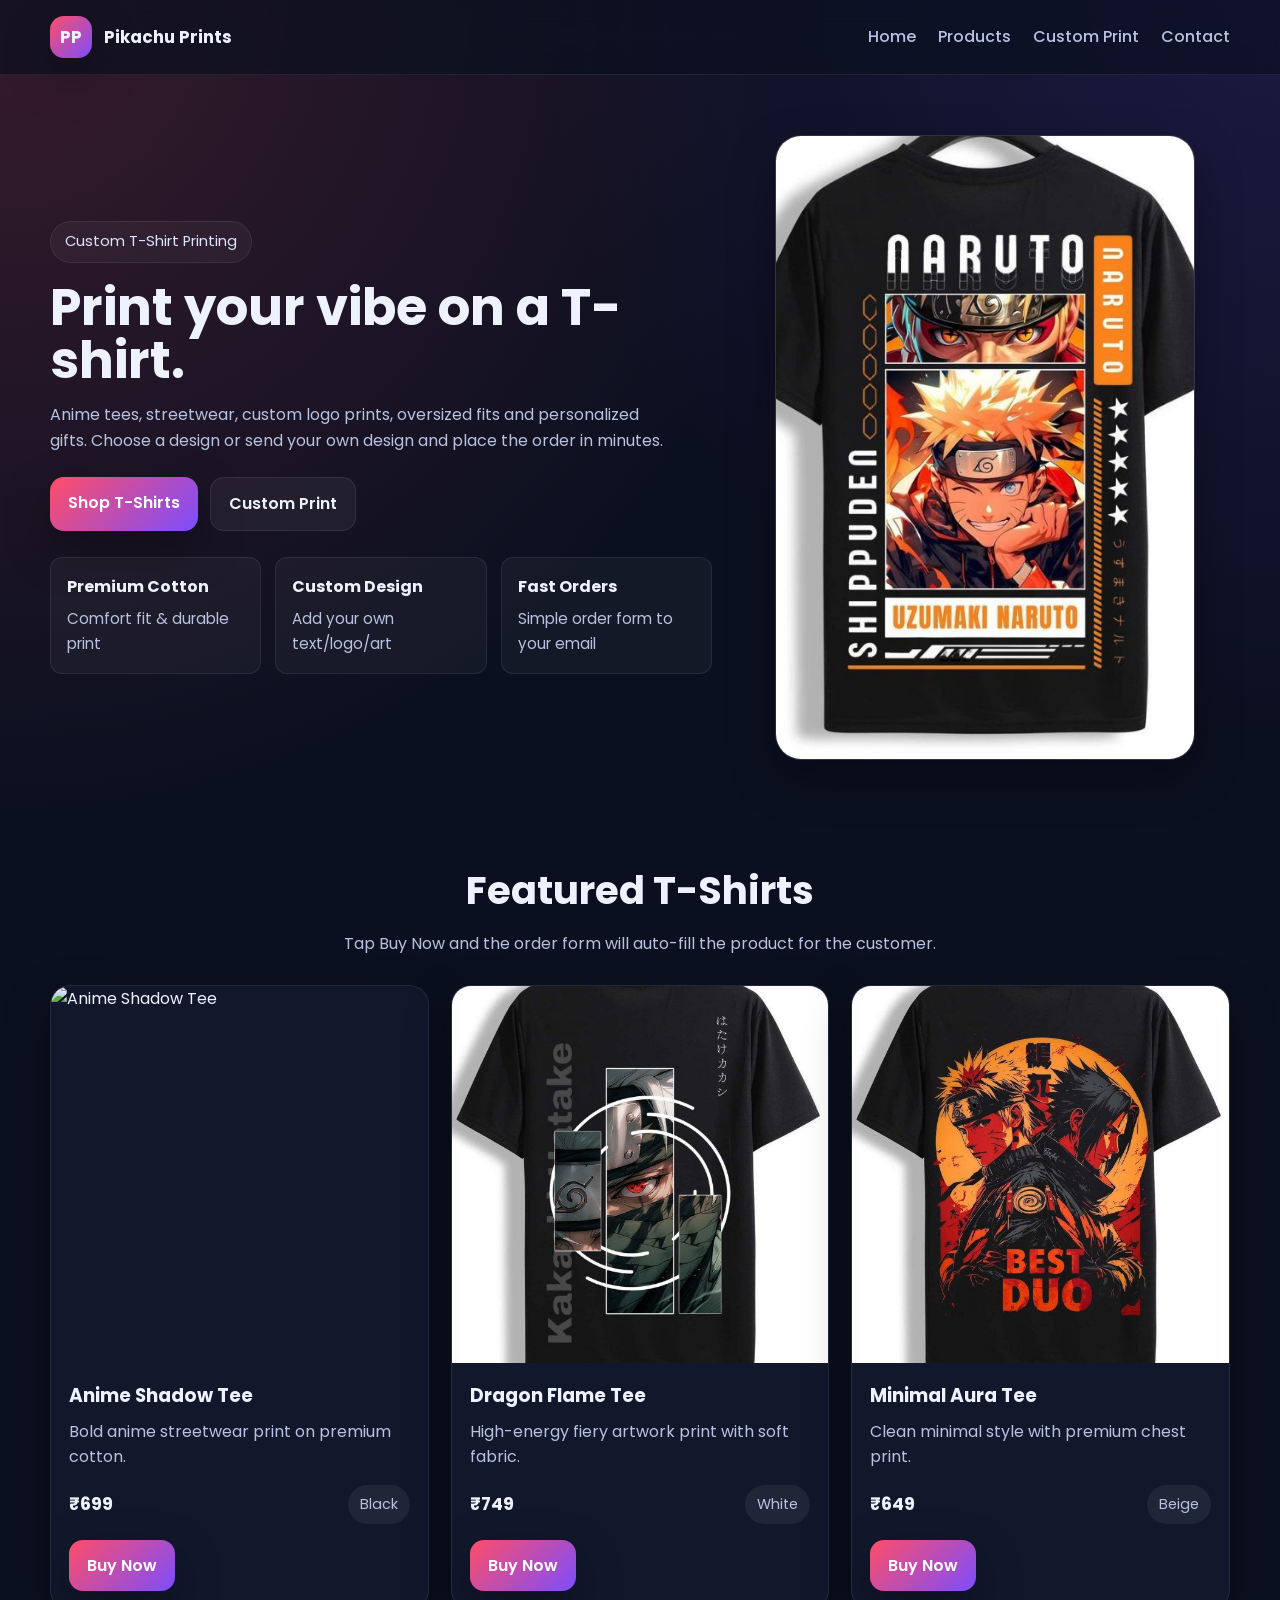
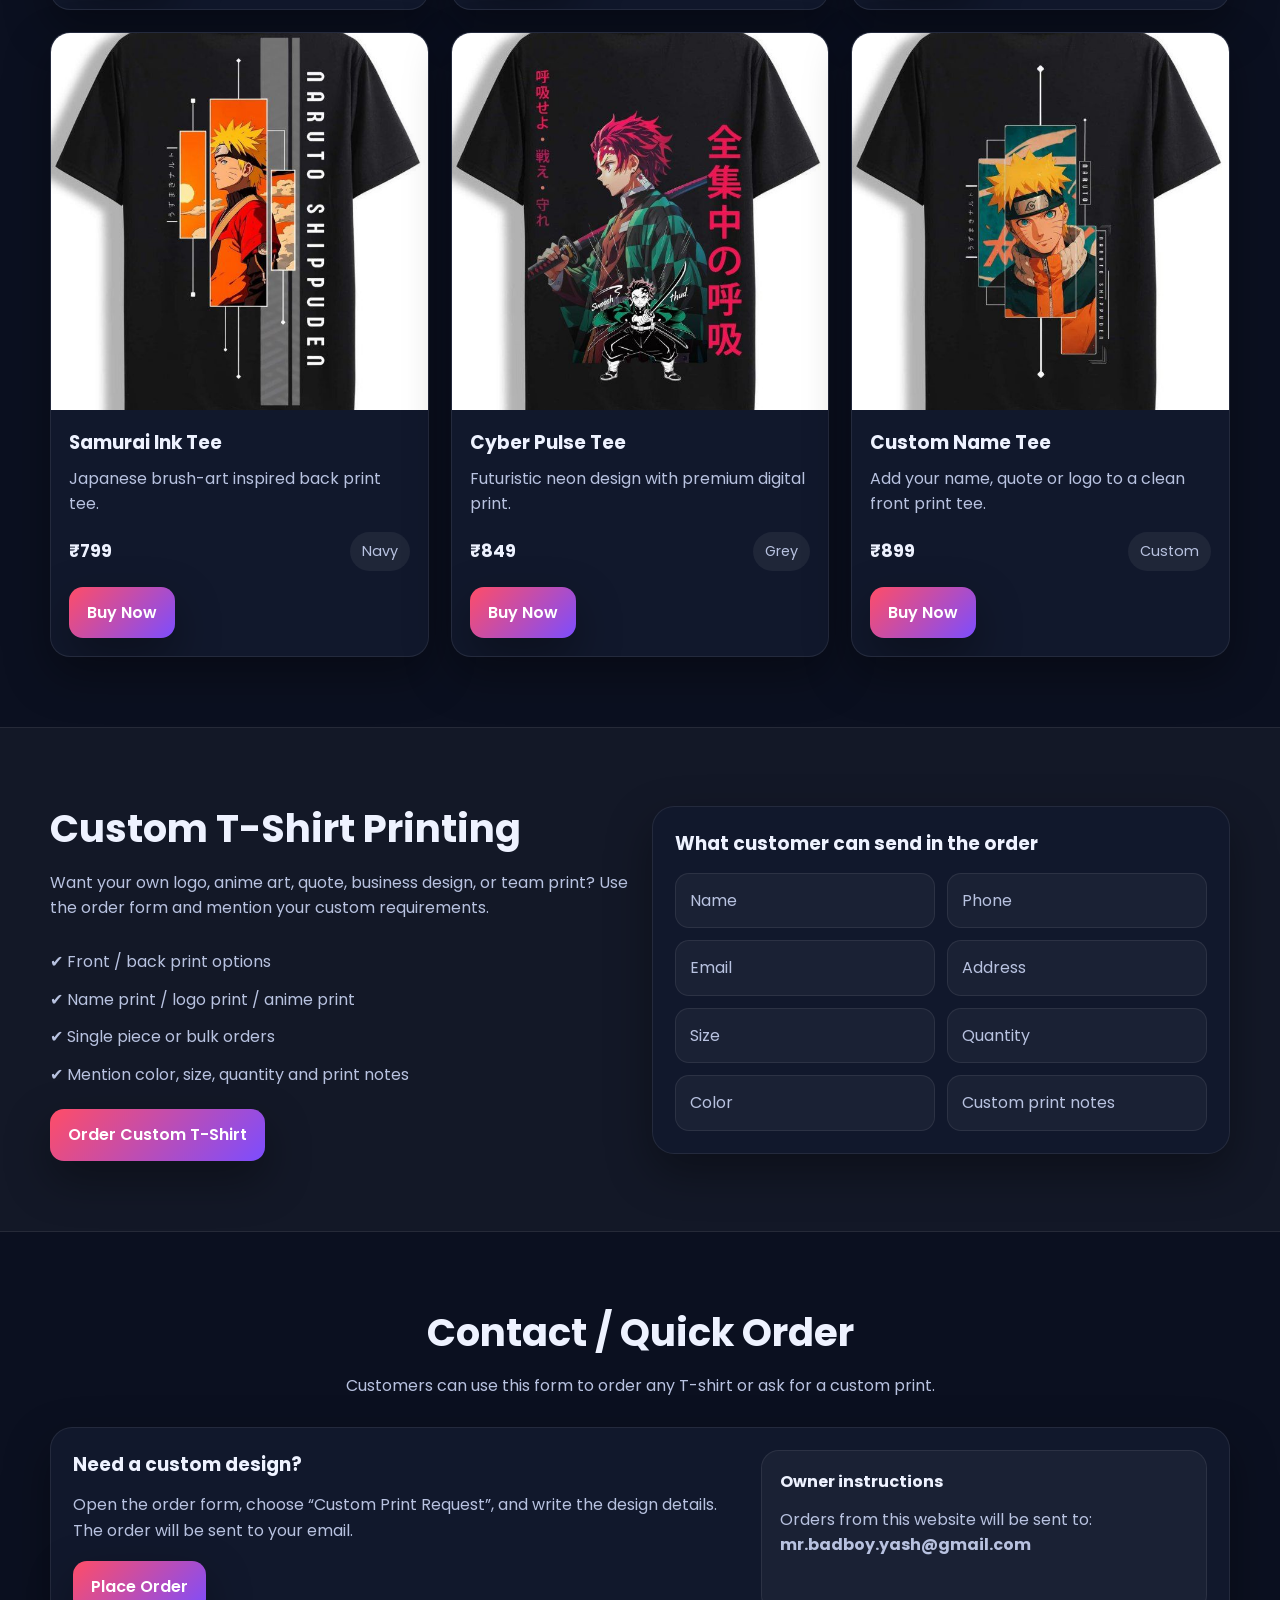
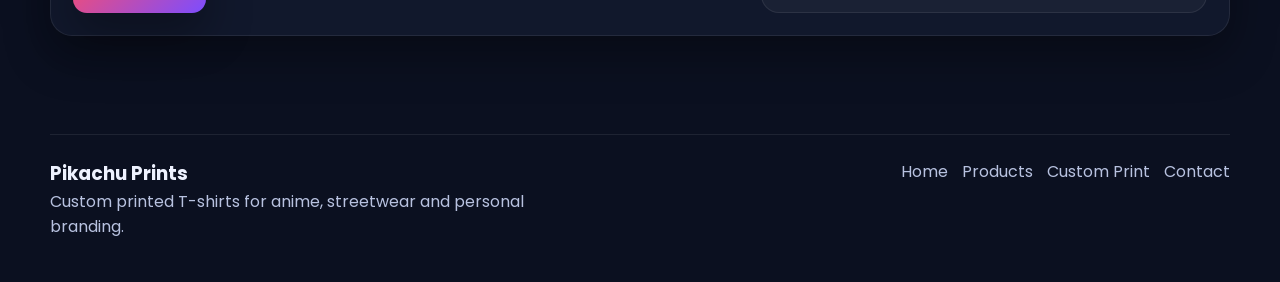
==== commit c79b7df7: "Update index.html" ====
--- a/index.html
+++ b/index.html
@@ -70,7 +70,7 @@
 
       <div class="hero-visual">
         <div class="hero-card glow-card">
-          <img src="images/tee1.jpg" alt="Featured T-shirt" />
+          <img src="tee1.jpg" alt="Featured T-shirt" />
           <div class="hero-card-info">
             <h3>Anime Shadow Tee</h3>
             <p>₹699 • Oversized • Black</p>
@@ -123,7 +123,7 @@
         <!-- Product 2 -->
         <article class="product-card">
           <div class="product-img">
-            <img src="images/tee2.jpg" alt="Dragon Flame Tee" />
+            <img src="tee2.jpg" alt="Dragon Flame Tee" />
           </div>
           <div class="product-body">
             <h3>Dragon Flame Tee</h3>
@@ -146,7 +146,7 @@
         <!-- Product 3 -->
         <article class="product-card">
           <div class="product-img">
-            <img src="images/tee3.jpg" alt="Minimal Aura Tee" />
+            <img src="tee3.jpg" alt="Minimal Aura Tee" />
           </div>
           <div class="product-body">
             <h3>Minimal Aura Tee</h3>
@@ -169,7 +169,7 @@
         <!-- Product 4 -->
         <article class="product-card">
           <div class="product-img">
-            <img src="images/tee4.jpg" alt="Samurai Ink Tee" />
+            <img src="tee4.jpg" alt="Samurai Ink Tee" />
           </div>
           <div class="product-body">
             <h3>Samurai Ink Tee</h3>
@@ -192,7 +192,7 @@
         <!-- Product 5 -->
         <article class="product-card">
           <div class="product-img">
-            <img src="images/tee5.jpg" alt="Cyber Pulse Tee" />
+            <img src="tee5.jpg" alt="Cyber Pulse Tee" />
           </div>
           <div class="product-body">
             <h3>Cyber Pulse Tee</h3>
@@ -215,7 +215,7 @@
         <!-- Product 6 -->
         <article class="product-card">
           <div class="product-img">
-            <img src="images/tee6.jpg" alt="Custom Name Tee" />
+            <img src="tee6.jpg" alt="Custom Name Tee" />
           </div>
           <div class="product-body">
             <h3>Custom Name Tee</h3>
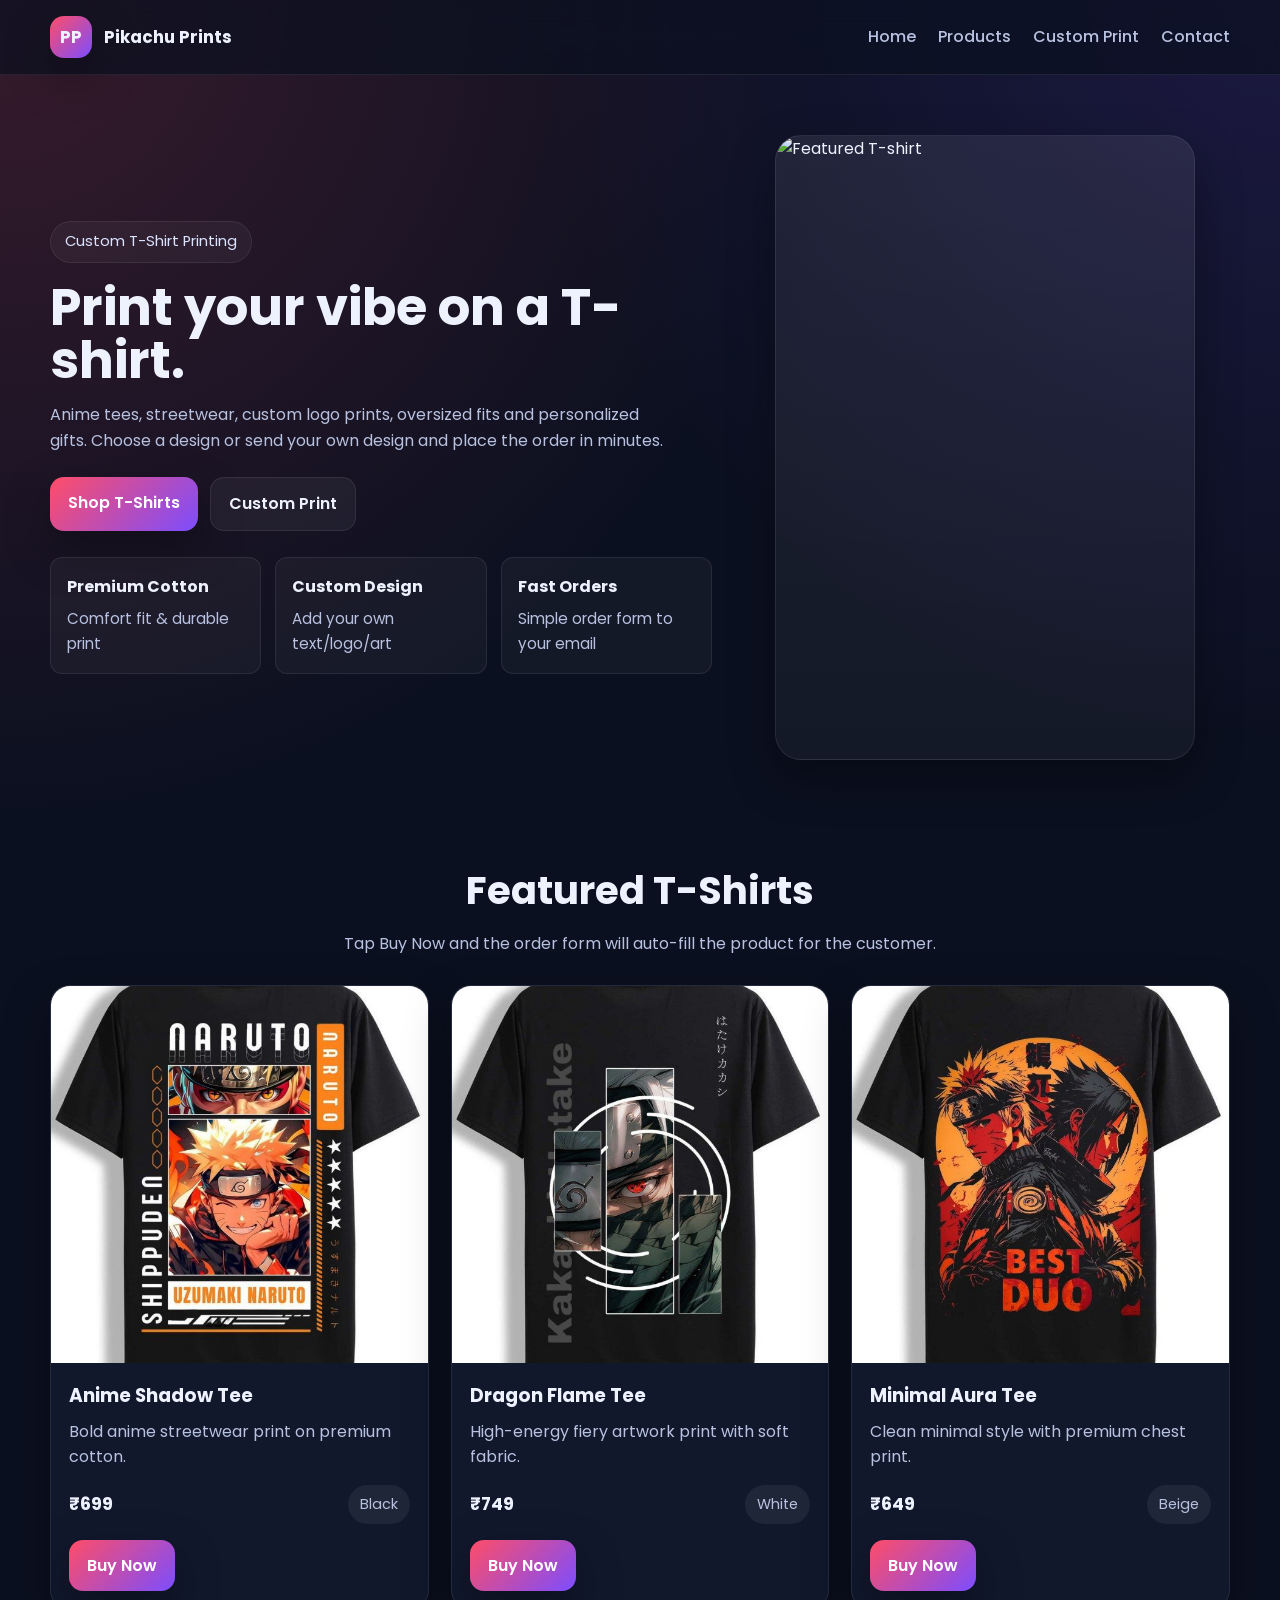
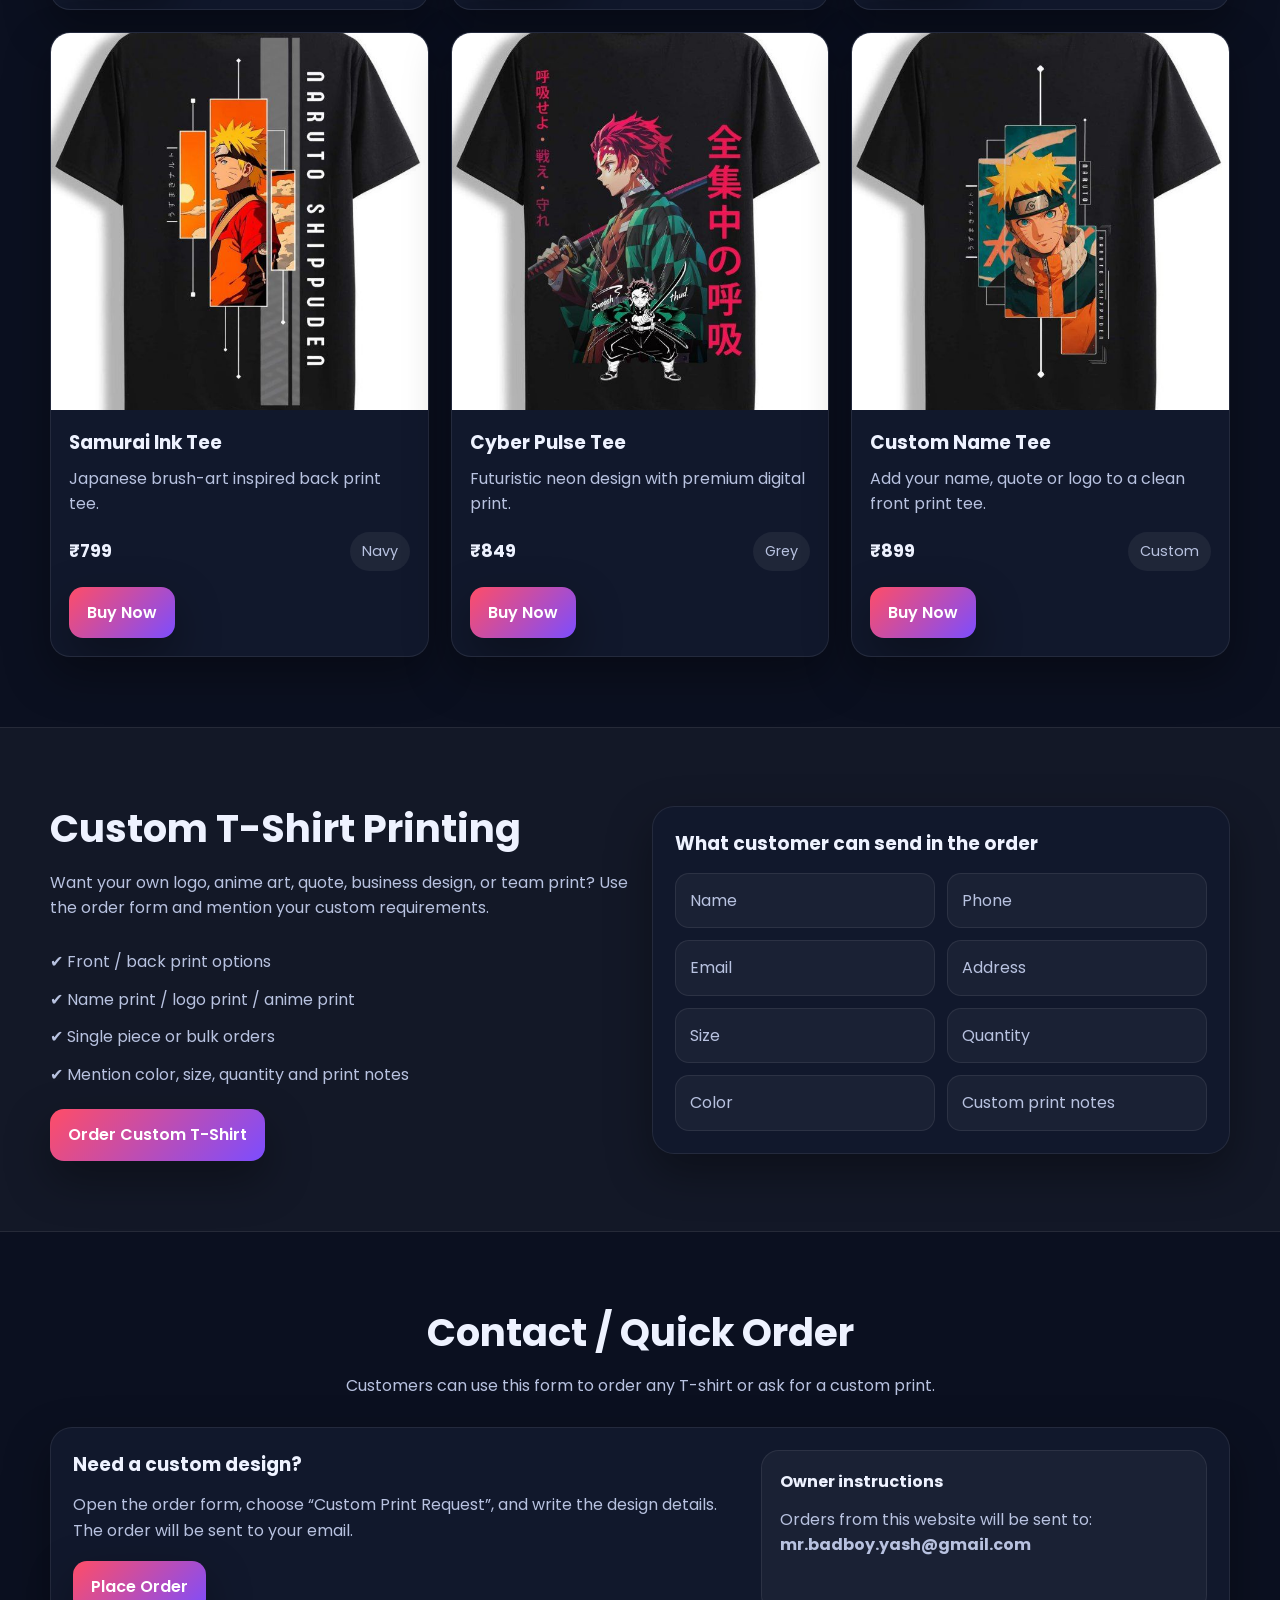
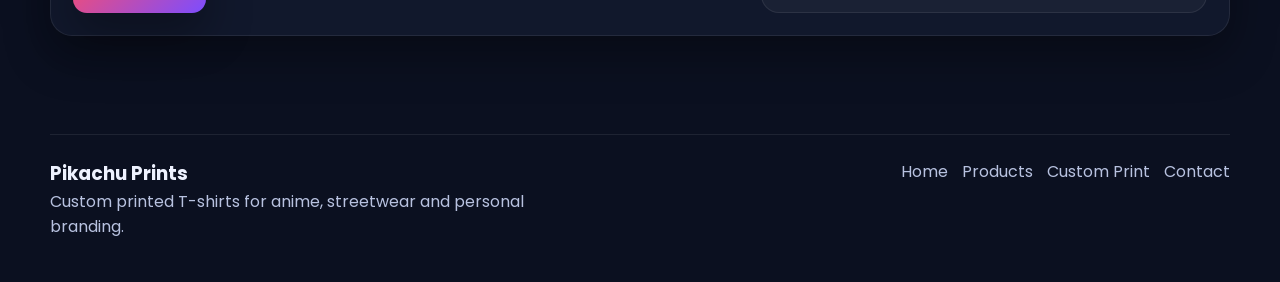
==== commit 29fddf16: "Update index.html" ====
--- a/index.html
+++ b/index.html
@@ -70,7 +70,7 @@
 
       <div class="hero-visual">
         <div class="hero-card glow-card">
-          <img src="tee1.jpg" alt="Featured T-shirt" />
+          <img src="tee0.jpg" alt="Featured T-shirt" />
           <div class="hero-card-info">
             <h3>Anime Shadow Tee</h3>
             <p>₹699 • Oversized • Black</p>
@@ -100,7 +100,7 @@
         <!-- Product 1 -->
         <article class="product-card">
           <div class="product-img">
-            <img src="images/tee1.jpg" alt="Anime Shadow Tee" />
+            <img src="tee1.jpg" alt="Anime Shadow Tee" />
           </div>
           <div class="product-body">
             <h3>Anime Shadow Tee</h3>
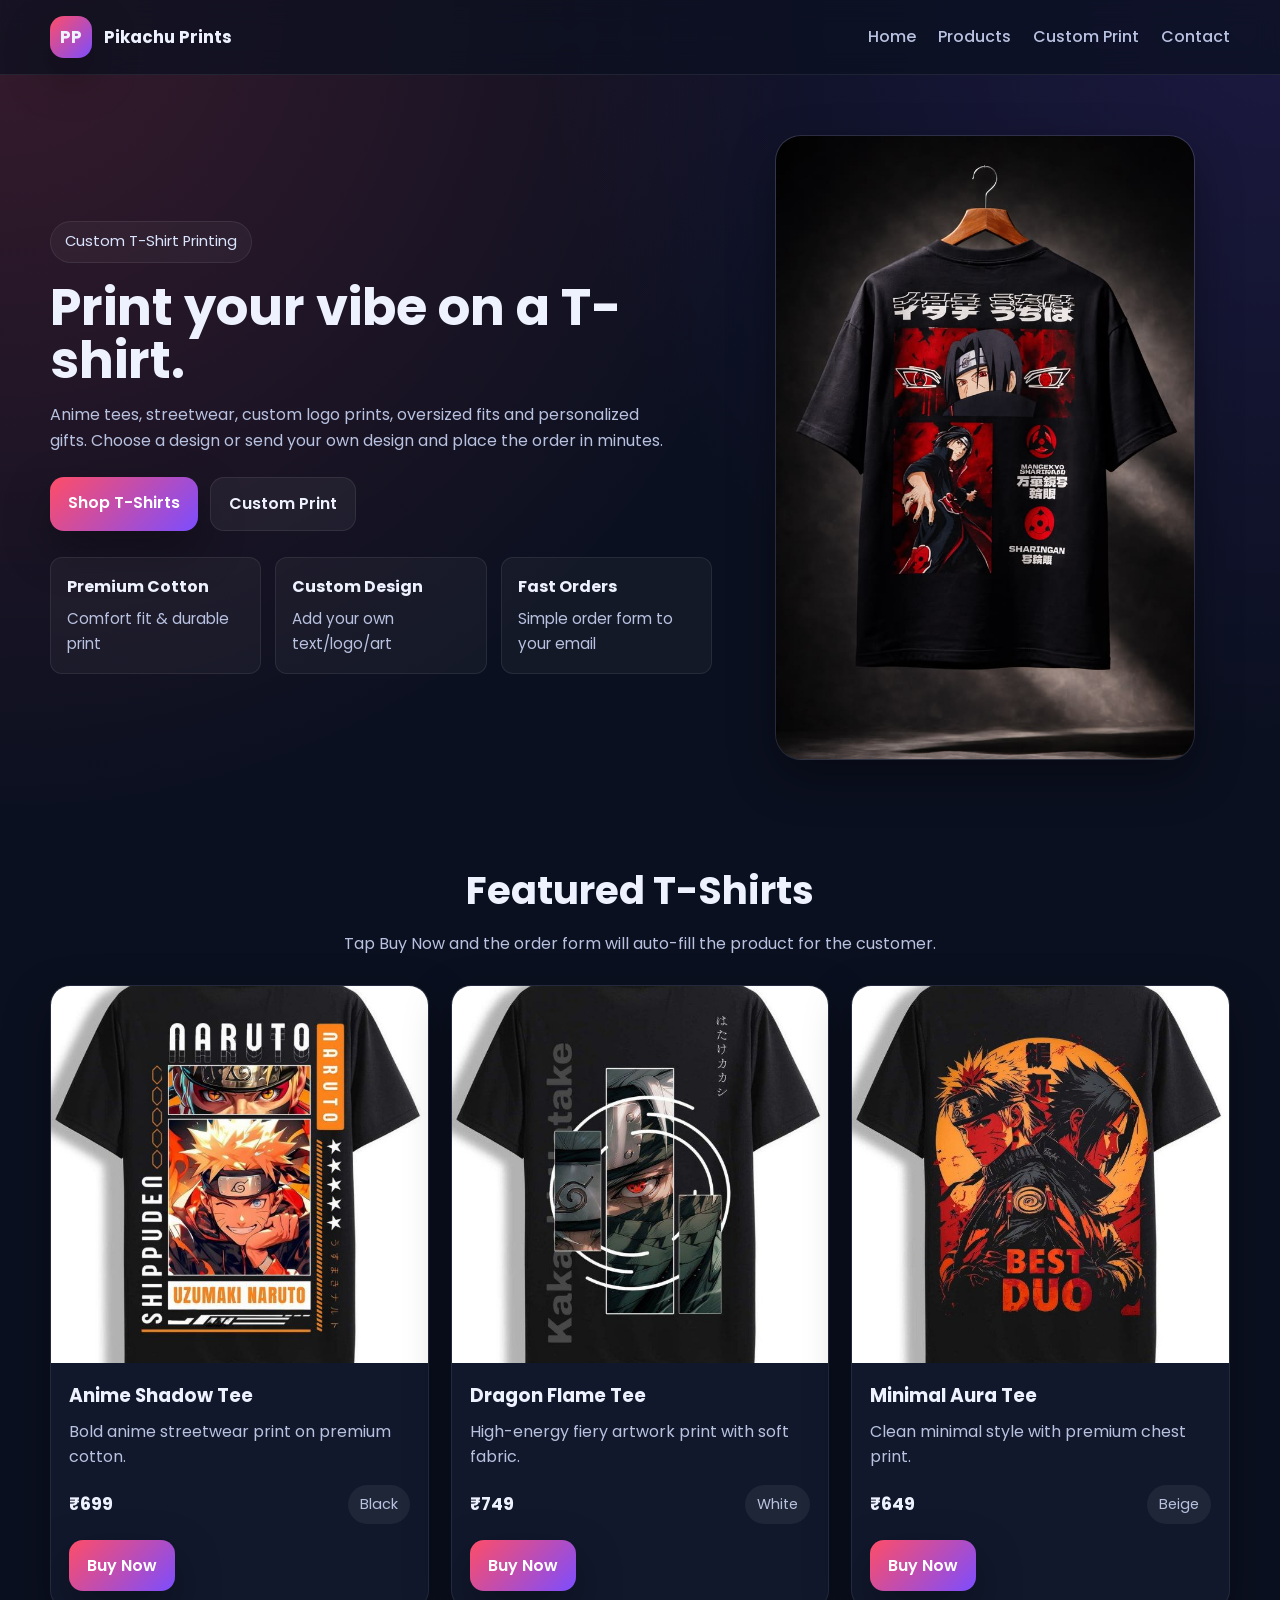
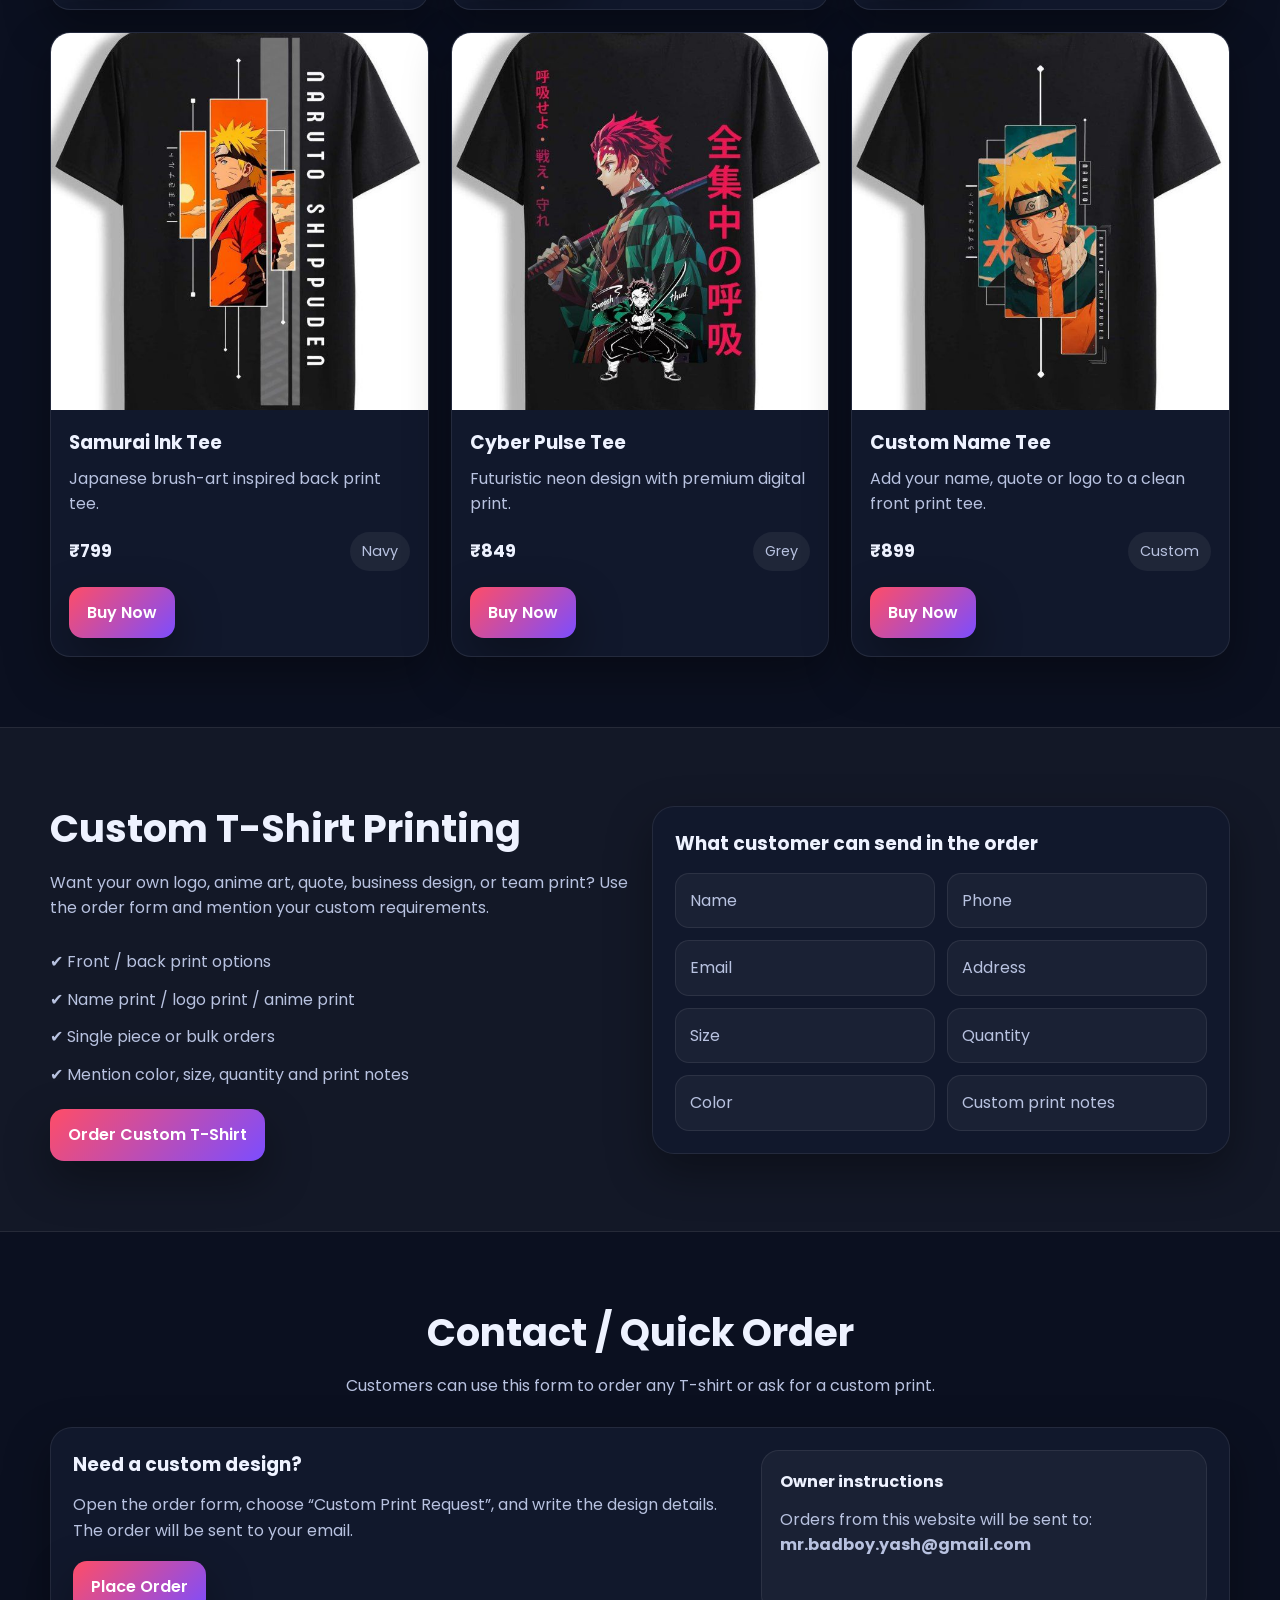
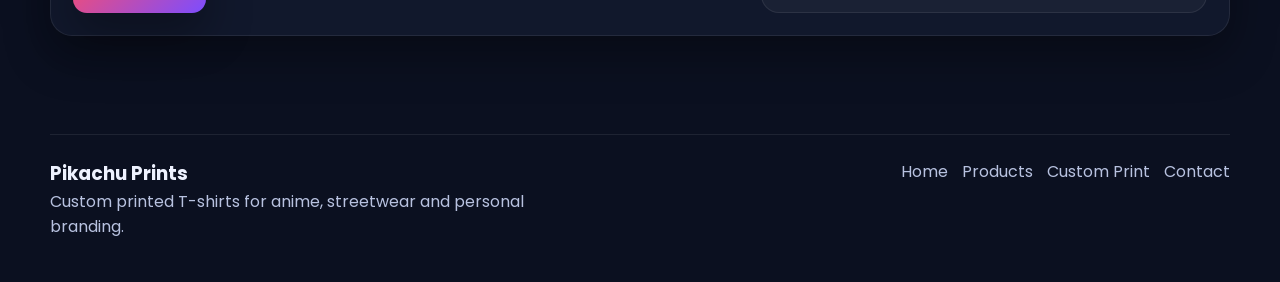
==== commit 8e5d0d0b: "Update index.html" ====
--- a/index.html
+++ b/index.html
@@ -88,7 +88,7 @@
     </div>
   </section>
 
-  <!-- PRODUCTS -->
+   <!-- PRODUCTS -->
   <section class="section" id="products">
     <div class="container">
       <div class="section-head">
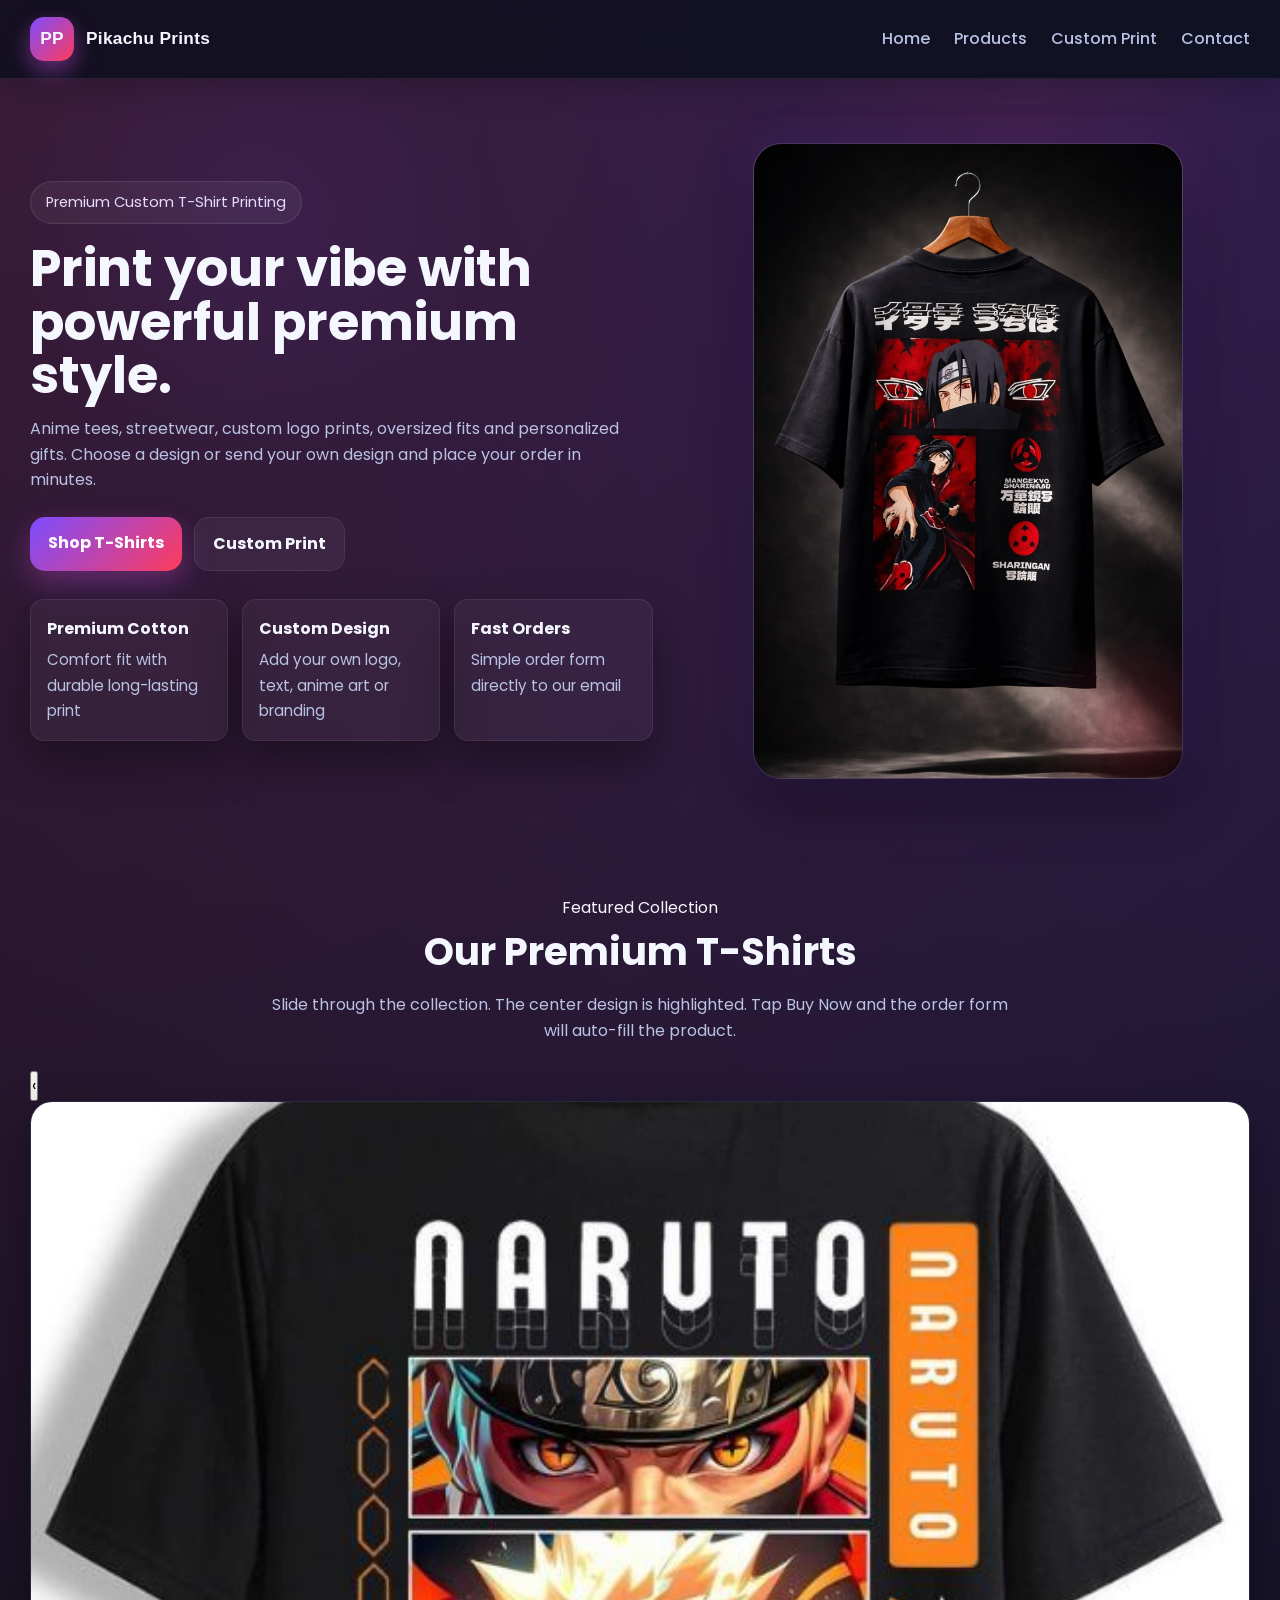
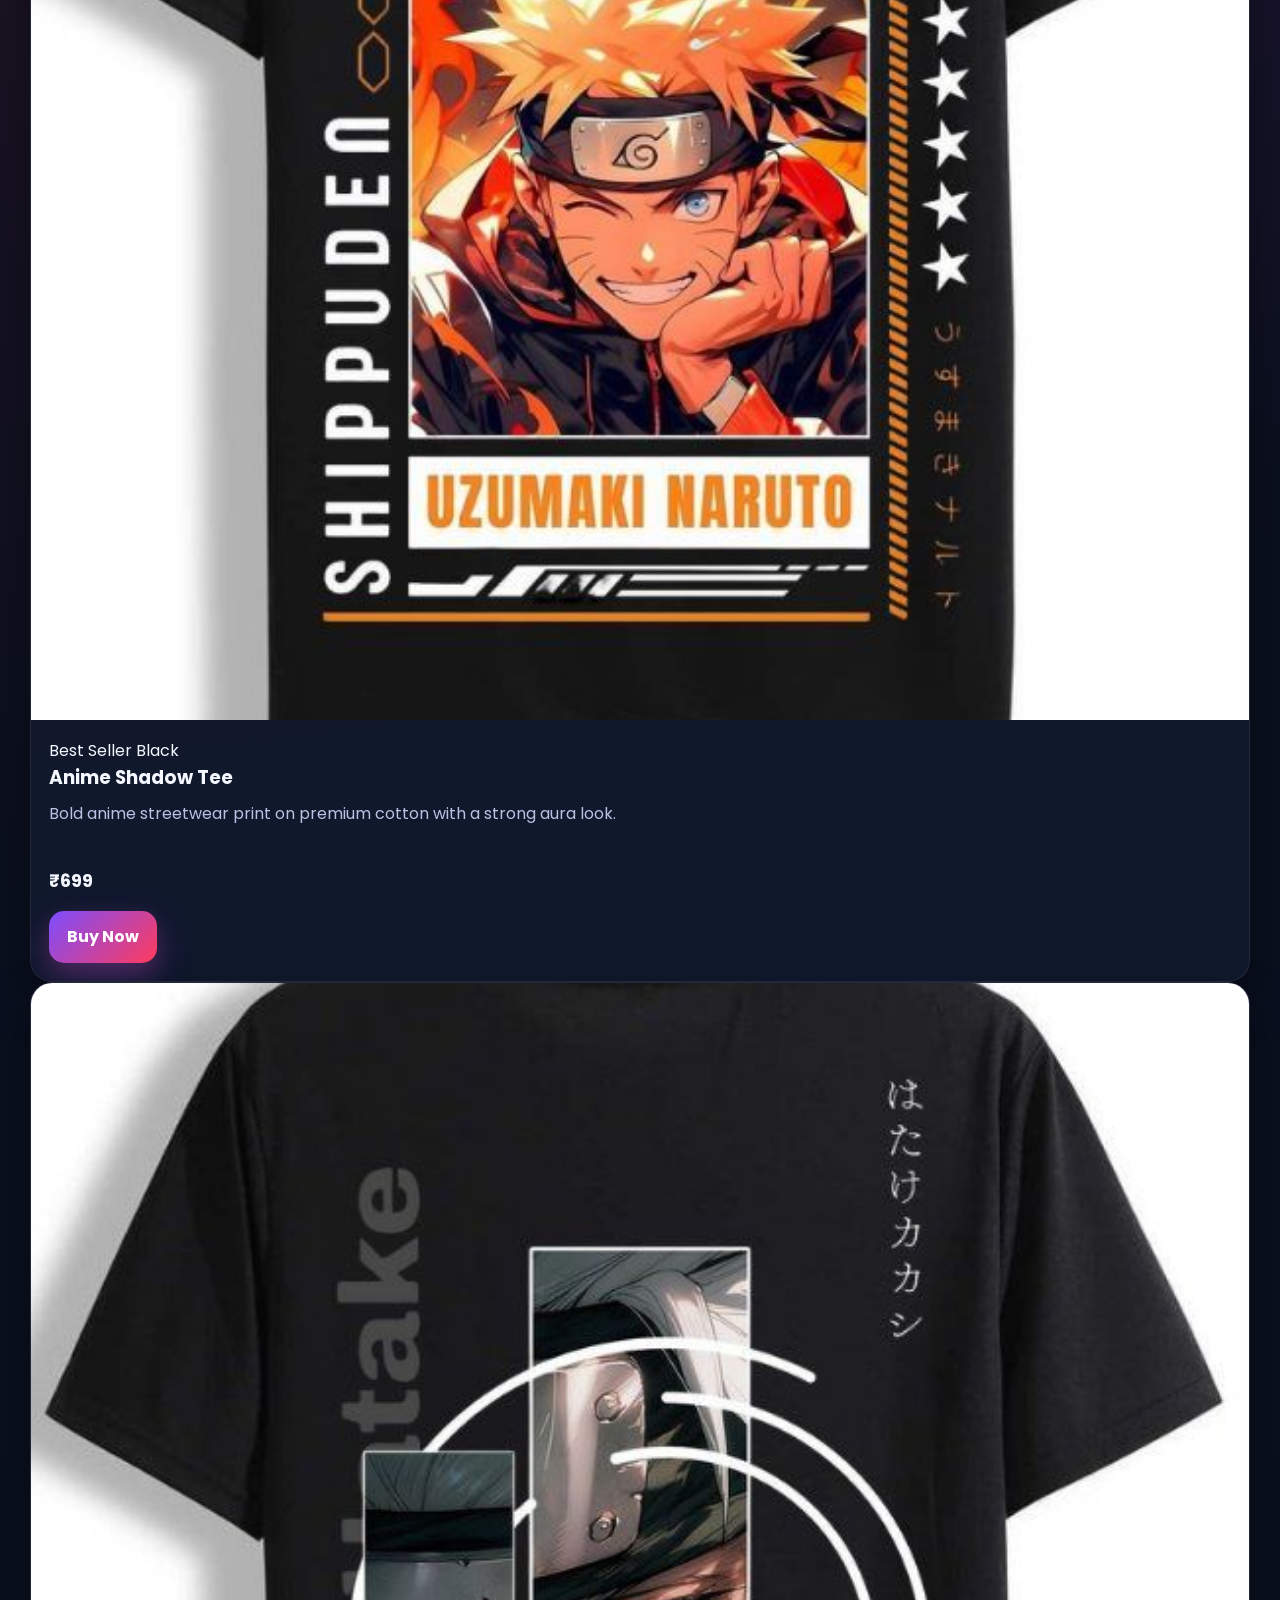
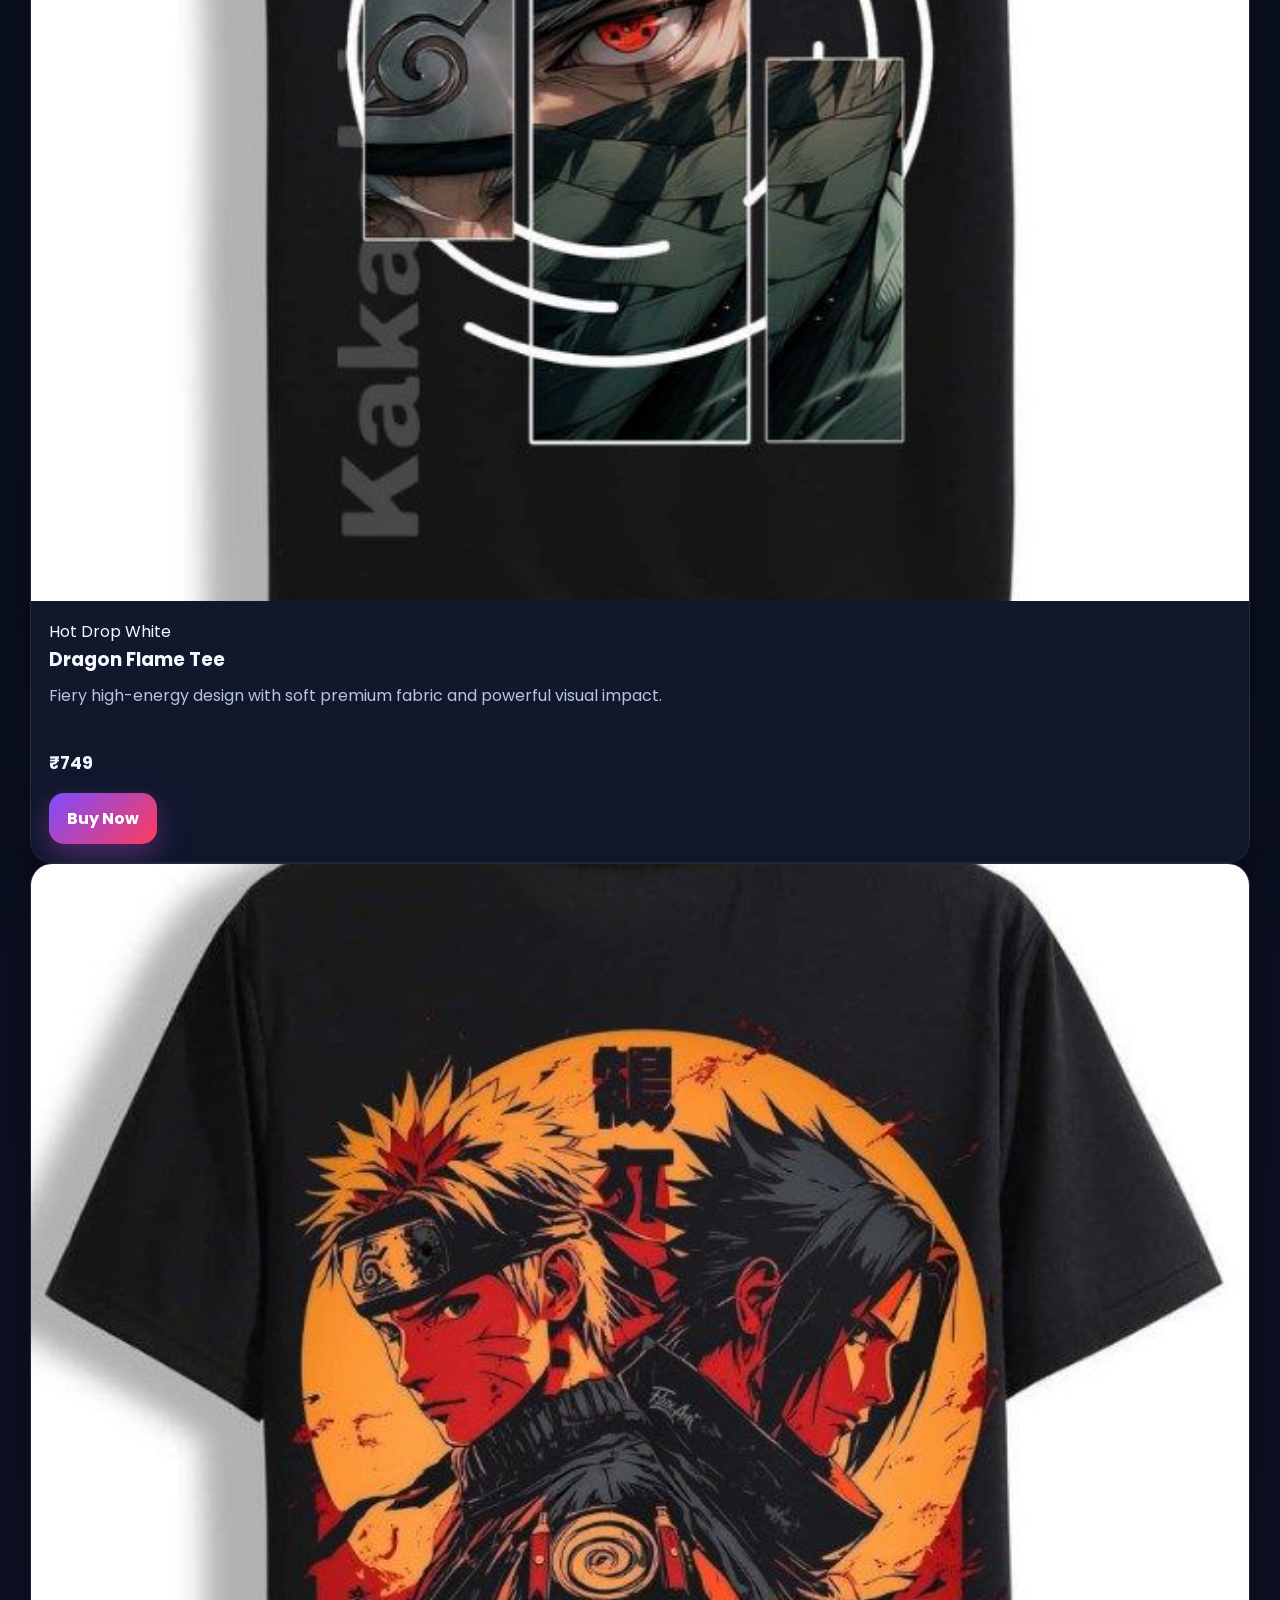
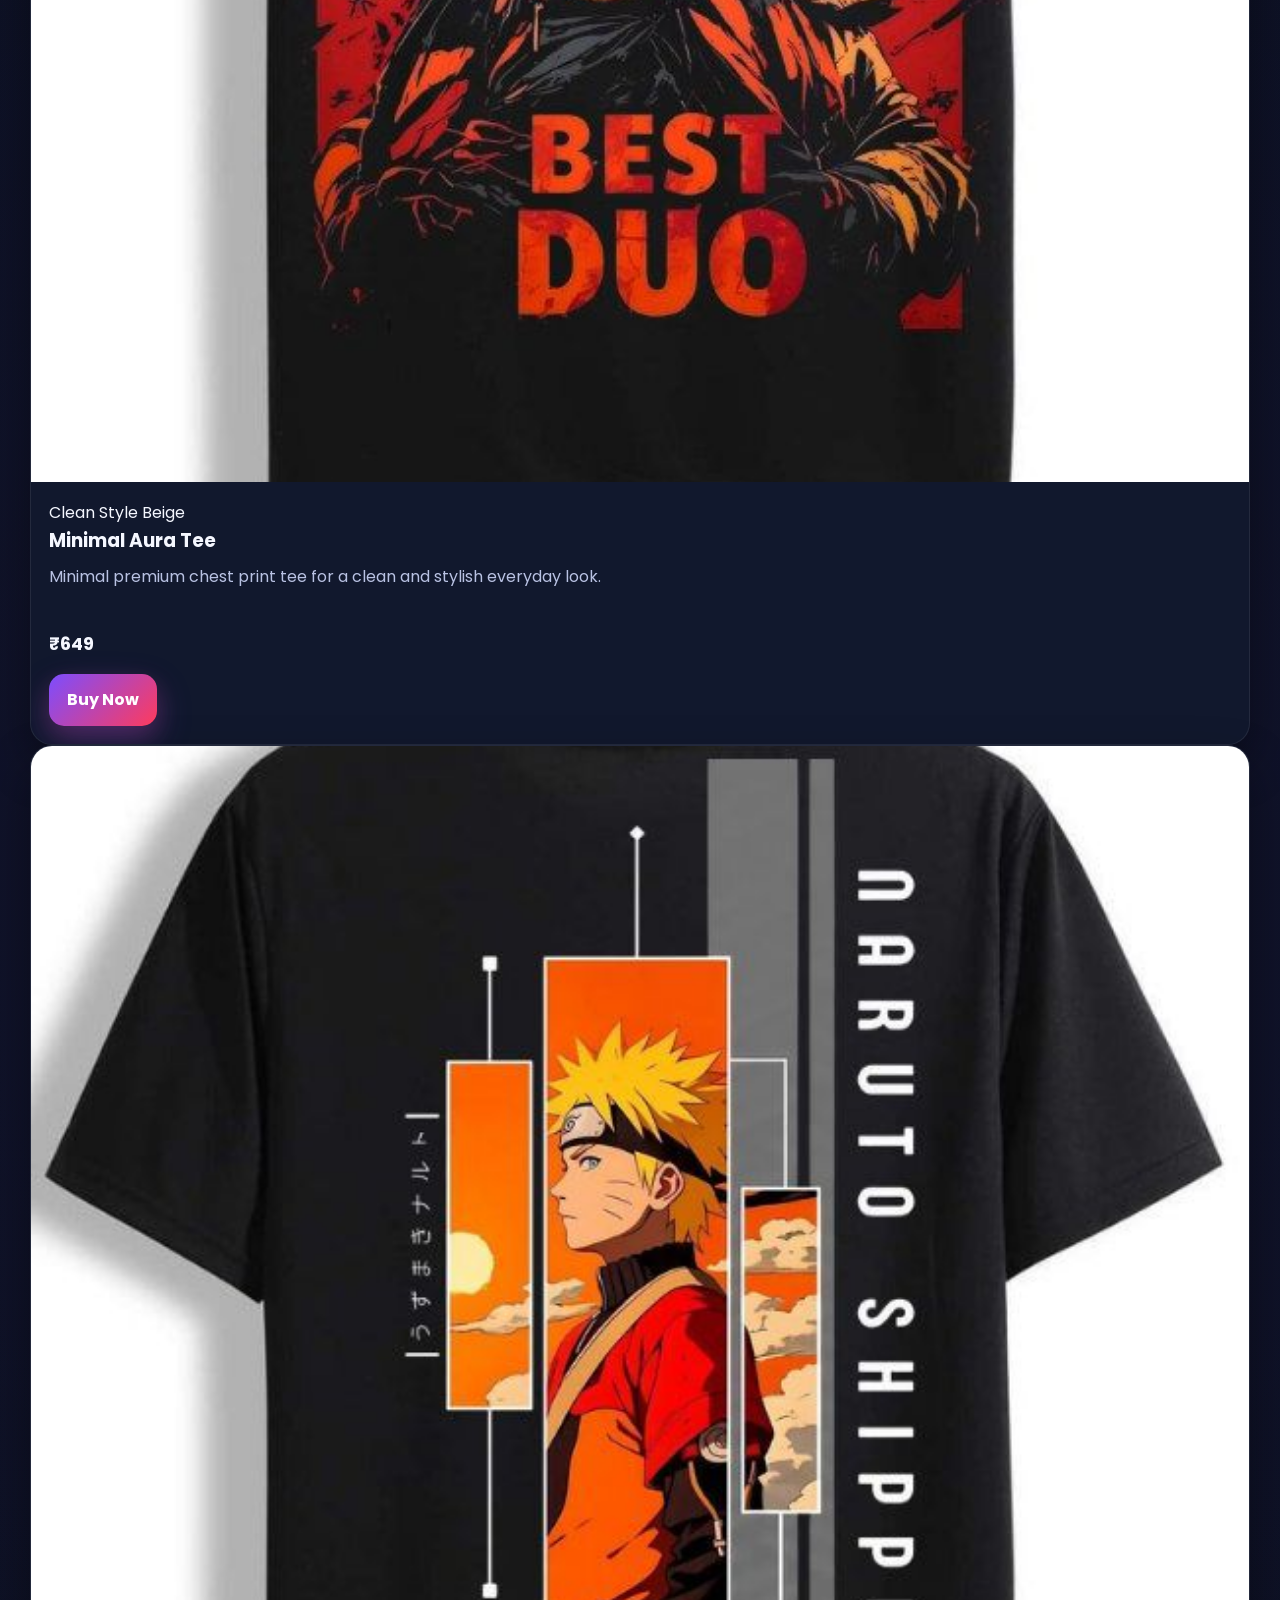
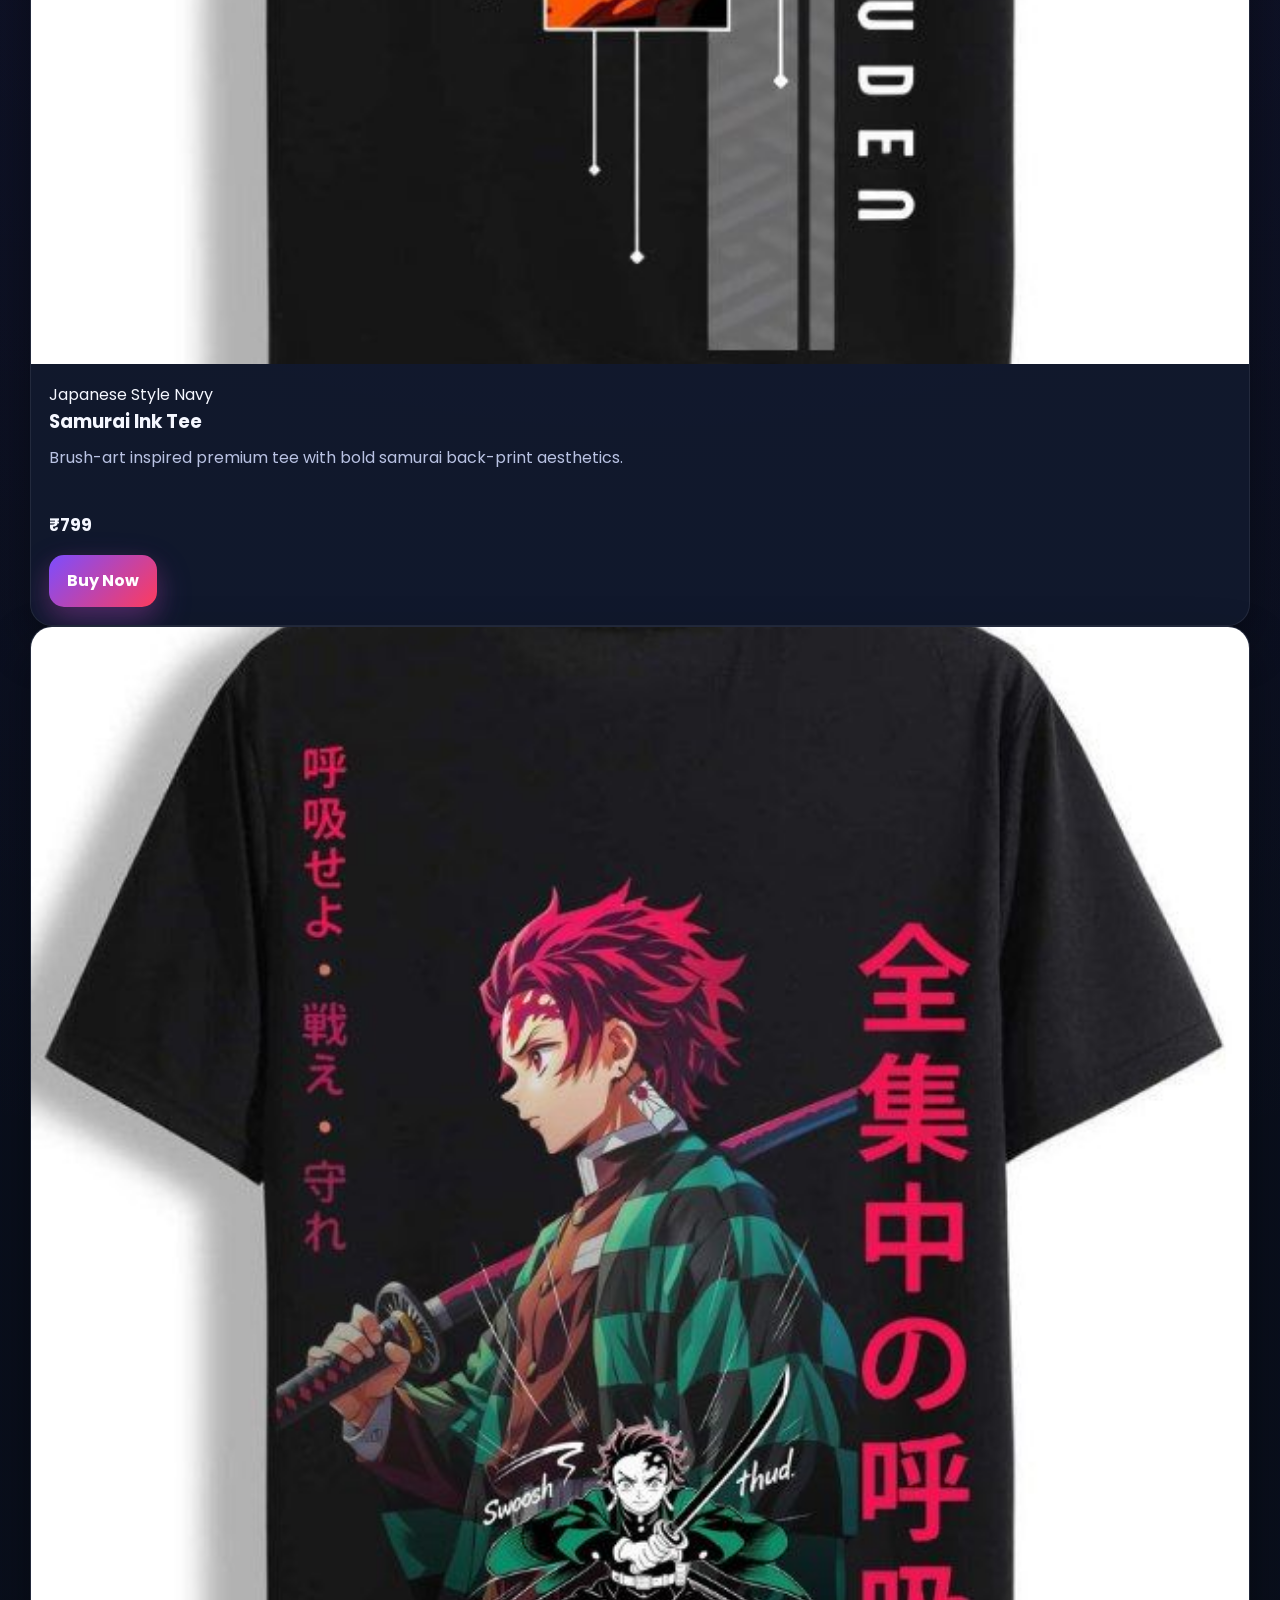
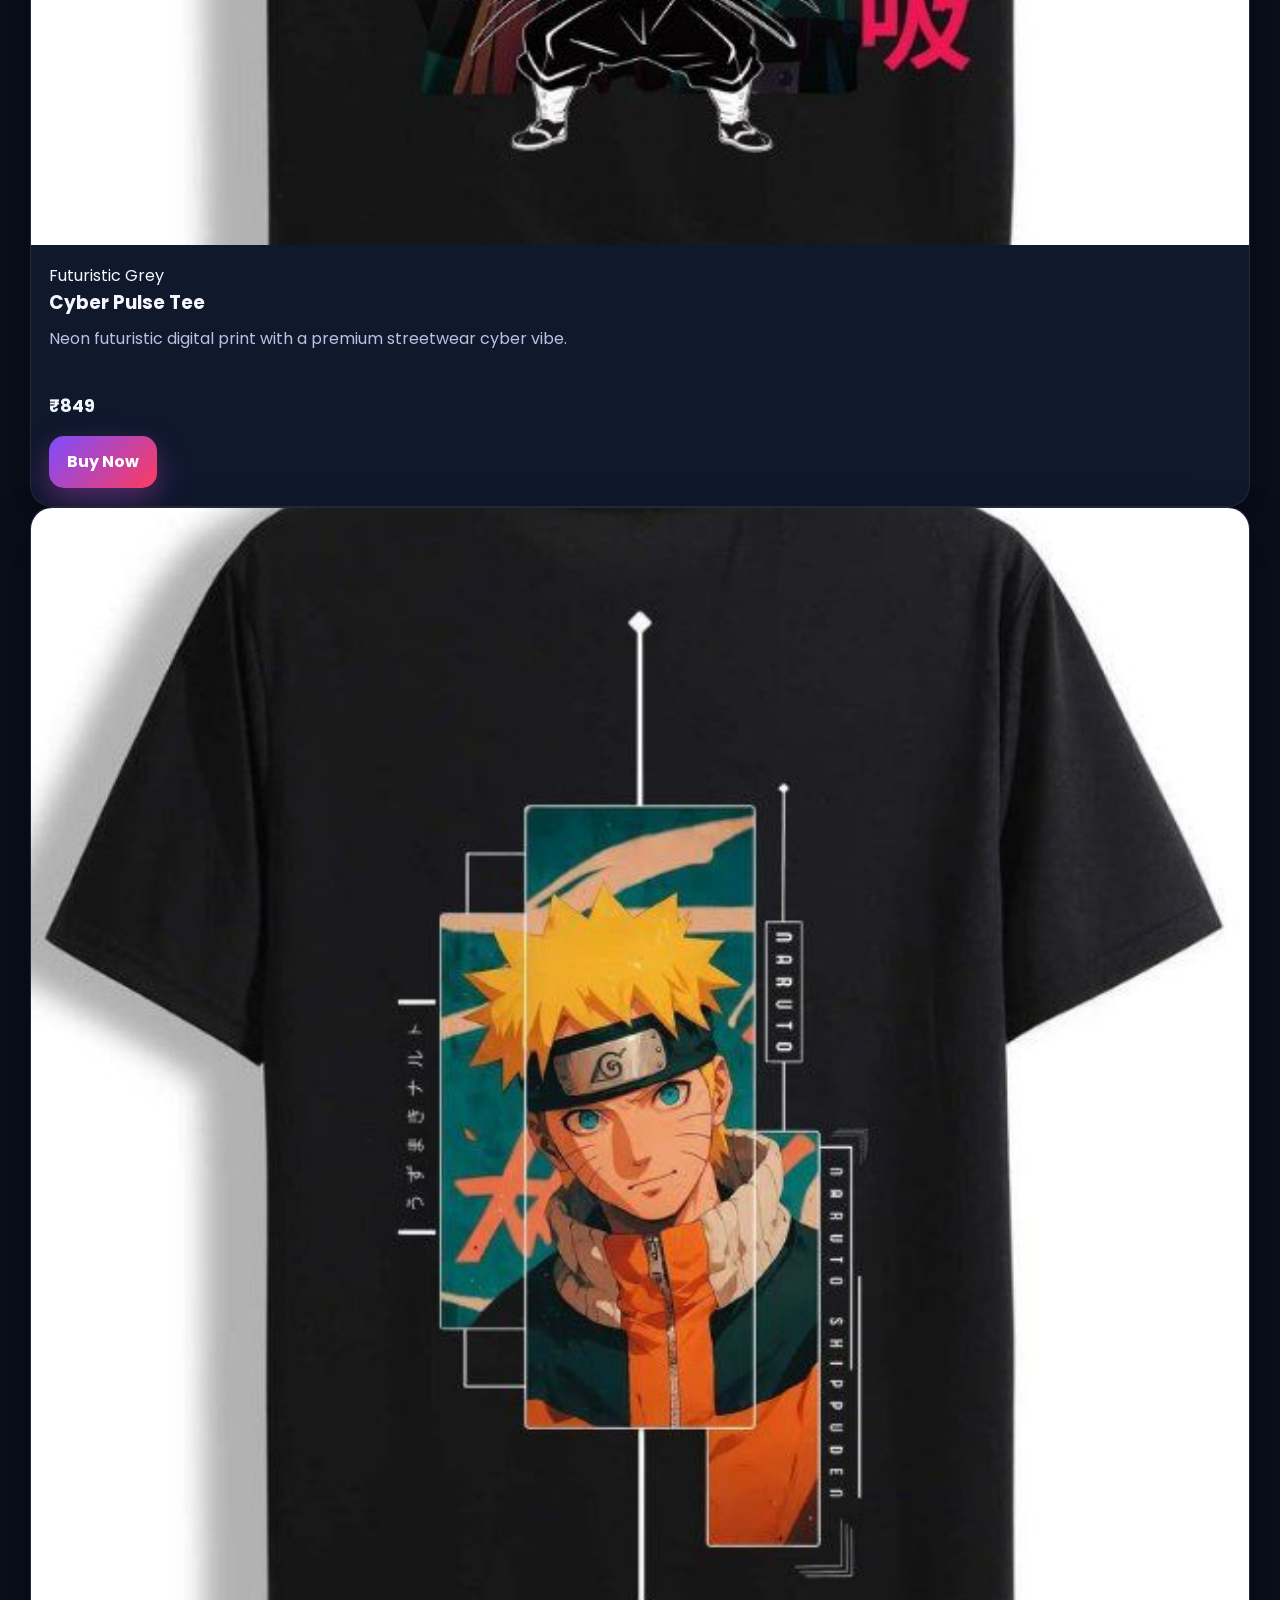
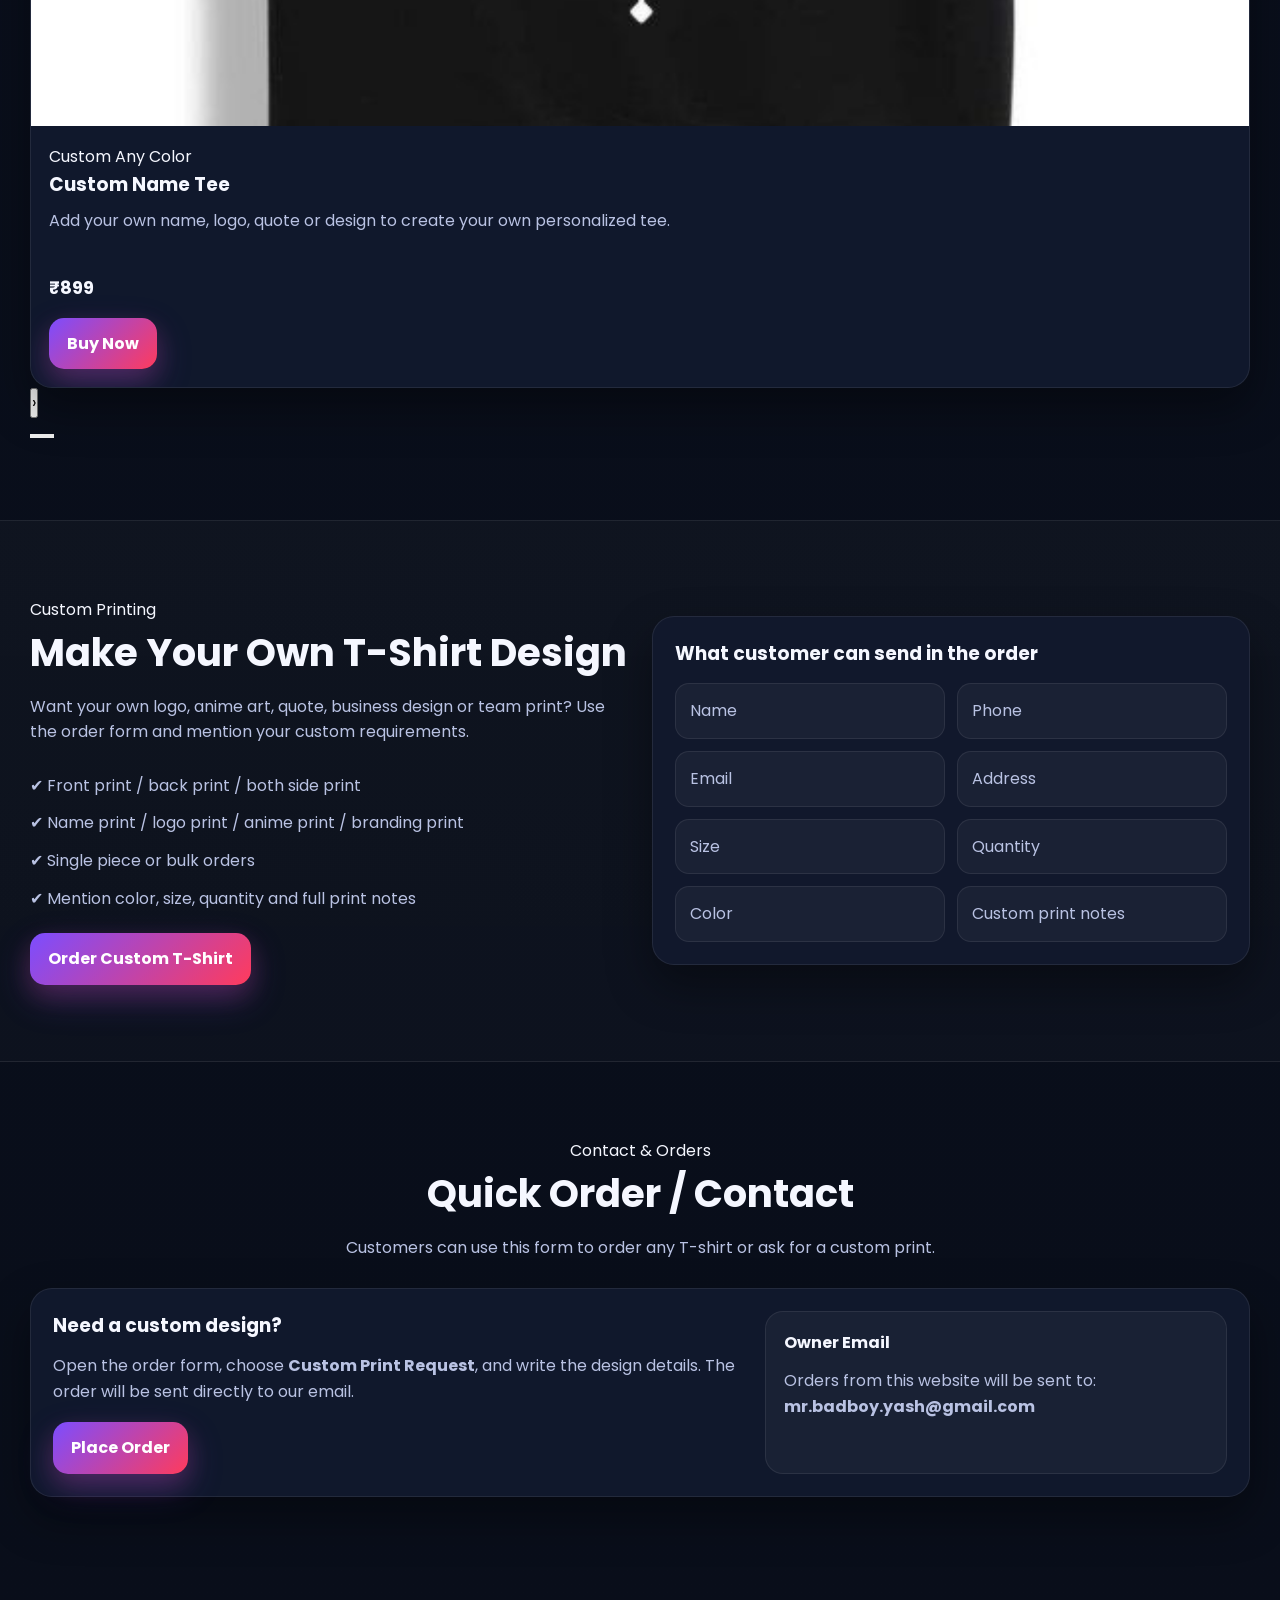
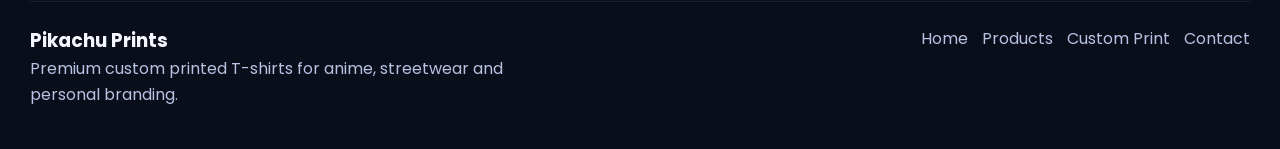
==== commit 8aa9b4d7: "Update index.html" ====
--- a/index.html
+++ b/index.html
@@ -3,21 +3,26 @@
 <head>
   <meta charset="UTF-8" />
   <meta name="viewport" content="width=device-width, initial-scale=1.0" />
-  <title>Pikachu Prints | T-Shirt Printing Store</title>
+  <title>Pikachu Prints | Premium T-Shirt Store</title>
   <meta
     name="description"
     content="Custom printed T-shirts, anime tees, streetwear and personalized designs."
   />
+
   <link rel="preconnect" href="https://fonts.googleapis.com" />
   <link rel="preconnect" href="https://fonts.gstatic.com" crossorigin />
   <link
     href="https://fonts.googleapis.com/css2?family=Poppins:wght@300;400;500;600;700;800&display=swap"
     rel="stylesheet"
   />
+
   <link rel="stylesheet" href="style.css" />
 </head>
 <body>
-  <!-- HEADER -->
+
+  <!-- =========================
+       HEADER
+  ========================== -->
   <header class="header">
     <div class="container nav">
       <a href="#home" class="logo">
@@ -32,19 +37,21 @@
         <a href="#contact">Contact</a>
       </nav>
 
-      <button class="menu-btn" id="menuBtn" aria-label="Open menu">☰</button>
+      <button class="menu-btn" id="menuBtn" aria-label="Open menu" type="button">☰</button>
     </div>
   </header>
 
-  <!-- HERO -->
+  <!-- =========================
+       HERO
+  ========================== -->
   <section class="hero" id="home">
     <div class="container hero-grid">
       <div class="hero-text">
-        <span class="tag">Custom T-Shirt Printing</span>
-        <h1>Print your vibe on a T-shirt.</h1>
+        <span class="tag">Premium Custom T-Shirt Printing</span>
+        <h1>Print your vibe with powerful premium style.</h1>
         <p>
           Anime tees, streetwear, custom logo prints, oversized fits and personalized gifts.
-          Choose a design or send your own design and place the order in minutes.
+          Choose a design or send your own design and place your order in minutes.
         </p>
 
         <div class="hero-actions">
@@ -55,15 +62,15 @@
         <div class="hero-features">
           <div class="feature-card">
             <strong>Premium Cotton</strong>
-            <span>Comfort fit & durable print</span>
+            <span>Comfort fit with durable long-lasting print</span>
           </div>
           <div class="feature-card">
             <strong>Custom Design</strong>
-            <span>Add your own text/logo/art</span>
+            <span>Add your own logo, text, anime art or branding</span>
           </div>
           <div class="feature-card">
             <strong>Fast Orders</strong>
-            <span>Simple order form to your email</span>
+            <span>Simple order form directly to our email</span>
           </div>
         </div>
       </div>
@@ -88,173 +95,256 @@
     </div>
   </section>
 
-   <!-- PRODUCTS -->
-  <section class="section" id="products">
+  <!-- =========================
+       PRODUCTS SLIDER
+  ========================== -->
+  <section class="section products-slider-section" id="products">
     <div class="container">
       <div class="section-head">
-        <h2>Featured T-Shirts</h2>
-        <p>Tap Buy Now and the order form will auto-fill the product for the customer.</p>
-      </div>
-
-      <div class="products-grid">
-        <!-- Product 1 -->
-        <article class="product-card">
-          <div class="product-img">
-            <img src="tee1.jpg" alt="Anime Shadow Tee" />
-          </div>
-          <div class="product-body">
-            <h3>Anime Shadow Tee</h3>
-            <p>Bold anime streetwear print on premium cotton.</p>
-            <div class="product-meta">
-              <span class="price">₹699</span>
-              <span class="pill">Black</span>
-            </div>
-            <button
-              class="btn btn-primary buy-btn"
-              data-product="Anime Shadow Tee"
-              data-price="699"
-              type="button"
-            >
-              Buy Now
-            </button>
-          </div>
-        </article>
-
-        <!-- Product 2 -->
-        <article class="product-card">
-          <div class="product-img">
-            <img src="tee2.jpg" alt="Dragon Flame Tee" />
-          </div>
-          <div class="product-body">
-            <h3>Dragon Flame Tee</h3>
-            <p>High-energy fiery artwork print with soft fabric.</p>
-            <div class="product-meta">
-              <span class="price">₹749</span>
-              <span class="pill">White</span>
-            </div>
-            <button
-              class="btn btn-primary buy-btn"
-              data-product="Dragon Flame Tee"
-              data-price="749"
-              type="button"
-            >
-              Buy Now
-            </button>
-          </div>
-        </article>
-
-        <!-- Product 3 -->
-        <article class="product-card">
-          <div class="product-img">
-            <img src="tee3.jpg" alt="Minimal Aura Tee" />
-          </div>
-          <div class="product-body">
-            <h3>Minimal Aura Tee</h3>
-            <p>Clean minimal style with premium chest print.</p>
-            <div class="product-meta">
-              <span class="price">₹649</span>
-              <span class="pill">Beige</span>
-            </div>
-            <button
-              class="btn btn-primary buy-btn"
-              data-product="Minimal Aura Tee"
-              data-price="649"
-              type="button"
-            >
-              Buy Now
-            </button>
-          </div>
-        </article>
-
-        <!-- Product 4 -->
-        <article class="product-card">
-          <div class="product-img">
-            <img src="tee4.jpg" alt="Samurai Ink Tee" />
-          </div>
-          <div class="product-body">
-            <h3>Samurai Ink Tee</h3>
-            <p>Japanese brush-art inspired back print tee.</p>
-            <div class="product-meta">
-              <span class="price">₹799</span>
-              <span class="pill">Navy</span>
-            </div>
-            <button
-              class="btn btn-primary buy-btn"
-              data-product="Samurai Ink Tee"
-              data-price="799"
-              type="button"
-            >
-              Buy Now
-            </button>
-          </div>
-        </article>
-
-        <!-- Product 5 -->
-        <article class="product-card">
-          <div class="product-img">
-            <img src="tee5.jpg" alt="Cyber Pulse Tee" />
-          </div>
-          <div class="product-body">
-            <h3>Cyber Pulse Tee</h3>
-            <p>Futuristic neon design with premium digital print.</p>
-            <div class="product-meta">
-              <span class="price">₹849</span>
-              <span class="pill">Grey</span>
-            </div>
-            <button
-              class="btn btn-primary buy-btn"
-              data-product="Cyber Pulse Tee"
-              data-price="849"
-              type="button"
-            >
-              Buy Now
-            </button>
-          </div>
-        </article>
-
-        <!-- Product 6 -->
-        <article class="product-card">
-          <div class="product-img">
-            <img src="tee6.jpg" alt="Custom Name Tee" />
-          </div>
-          <div class="product-body">
-            <h3>Custom Name Tee</h3>
-            <p>Add your name, quote or logo to a clean front print tee.</p>
-            <div class="product-meta">
-              <span class="price">₹899</span>
-              <span class="pill">Custom</span>
-            </div>
-            <button
-              class="btn btn-primary buy-btn"
-              data-product="Custom Name Tee"
-              data-price="899"
-              type="button"
-            >
-              Buy Now
-            </button>
-          </div>
-        </article>
-      </div>
+        <span class="section-kicker">Featured Collection</span>
+        <h2>Our Premium T-Shirts</h2>
+        <p>
+          Slide through the collection. The center design is highlighted.
+          Tap Buy Now and the order form will auto-fill the product.
+        </p>
+      </div>
+
+      <div class="products-slider-wrap">
+        <!-- Left arrow -->
+        <button class="slider-arrow slider-arrow-left" id="prevProduct" type="button" aria-label="Previous product">
+          ‹
+        </button>
+
+        <!-- Slider viewport -->
+        <div class="products-slider">
+          <div class="product-track" id="productTrack">
+
+            <!-- Slide 1 -->
+            <article class="product-slide active">
+              <div class="product-card premium-card">
+                <div class="product-img">
+                  <img src="tee1.jpg" alt="Anime Shadow Tee" />
+                </div>
+
+                <div class="product-body">
+                  <div class="product-topline">
+                    <span class="product-badge">Best Seller</span>
+                    <span class="product-color">Black</span>
+                  </div>
+
+                  <h3>Anime Shadow Tee</h3>
+                  <p>Bold anime streetwear print on premium cotton with a strong aura look.</p>
+
+                  <div class="product-meta">
+                    <span class="price">₹699</span>
+                  </div>
+
+                  <button
+                    class="btn btn-primary buy-btn"
+                    data-product="Anime Shadow Tee"
+                    data-price="699"
+                    type="button"
+                  >
+                    Buy Now
+                  </button>
+                </div>
+              </div>
+            </article>
+
+            <!-- Slide 2 -->
+            <article class="product-slide">
+              <div class="product-card premium-card">
+                <div class="product-img">
+                  <img src="tee2.jpg" alt="Dragon Flame Tee" />
+                </div>
+
+                <div class="product-body">
+                  <div class="product-topline">
+                    <span class="product-badge">Hot Drop</span>
+                    <span class="product-color">White</span>
+                  </div>
+
+                  <h3>Dragon Flame Tee</h3>
+                  <p>Fiery high-energy design with soft premium fabric and powerful visual impact.</p>
+
+                  <div class="product-meta">
+                    <span class="price">₹749</span>
+                  </div>
+
+                  <button
+                    class="btn btn-primary buy-btn"
+                    data-product="Dragon Flame Tee"
+                    data-price="749"
+                    type="button"
+                  >
+                    Buy Now
+                  </button>
+                </div>
+              </div>
+            </article>
+
+            <!-- Slide 3 -->
+            <article class="product-slide">
+              <div class="product-card premium-card">
+                <div class="product-img">
+                  <img src="tee3.jpg" alt="Minimal Aura Tee" />
+                </div>
+
+                <div class="product-body">
+                  <div class="product-topline">
+                    <span class="product-badge">Clean Style</span>
+                    <span class="product-color">Beige</span>
+                  </div>
+
+                  <h3>Minimal Aura Tee</h3>
+                  <p>Minimal premium chest print tee for a clean and stylish everyday look.</p>
+
+                  <div class="product-meta">
+                    <span class="price">₹649</span>
+                  </div>
+
+                  <button
+                    class="btn btn-primary buy-btn"
+                    data-product="Minimal Aura Tee"
+                    data-price="649"
+                    type="button"
+                  >
+                    Buy Now
+                  </button>
+                </div>
+              </div>
+            </article>
+
+            <!-- Slide 4 -->
+            <article class="product-slide">
+              <div class="product-card premium-card">
+                <div class="product-img">
+                  <img src="tee4.jpg" alt="Samurai Ink Tee" />
+                </div>
+
+                <div class="product-body">
+                  <div class="product-topline">
+                    <span class="product-badge">Japanese Style</span>
+                    <span class="product-color">Navy</span>
+                  </div>
+
+                  <h3>Samurai Ink Tee</h3>
+                  <p>Brush-art inspired premium tee with bold samurai back-print aesthetics.</p>
+
+                  <div class="product-meta">
+                    <span class="price">₹799</span>
+                  </div>
+
+                  <button
+                    class="btn btn-primary buy-btn"
+                    data-product="Samurai Ink Tee"
+                    data-price="799"
+                    type="button"
+                  >
+                    Buy Now
+                  </button>
+                </div>
+              </div>
+            </article>
+
+            <!-- Slide 5 -->
+            <article class="product-slide">
+              <div class="product-card premium-card">
+                <div class="product-img">
+                  <img src="tee5.jpg" alt="Cyber Pulse Tee" />
+                </div>
+
+                <div class="product-body">
+                  <div class="product-topline">
+                    <span class="product-badge">Futuristic</span>
+                    <span class="product-color">Grey</span>
+                  </div>
+
+                  <h3>Cyber Pulse Tee</h3>
+                  <p>Neon futuristic digital print with a premium streetwear cyber vibe.</p>
+
+                  <div class="product-meta">
+                    <span class="price">₹849</span>
+                  </div>
+
+                  <button
+                    class="btn btn-primary buy-btn"
+                    data-product="Cyber Pulse Tee"
+                    data-price="849"
+                    type="button"
+                  >
+                    Buy Now
+                  </button>
+                </div>
+              </div>
+            </article>
+
+            <!-- Slide 6 -->
+            <article class="product-slide">
+              <div class="product-card premium-card">
+                <div class="product-img">
+                  <img src="tee6.jpg" alt="Custom Name Tee" />
+                </div>
+
+                <div class="product-body">
+                  <div class="product-topline">
+                    <span class="product-badge">Custom</span>
+                    <span class="product-color">Any Color</span>
+                  </div>
+
+                  <h3>Custom Name Tee</h3>
+                  <p>Add your own name, logo, quote or design to create your own personalized tee.</p>
+
+                  <div class="product-meta">
+                    <span class="price">₹899</span>
+                  </div>
+
+                  <button
+                    class="btn btn-primary buy-btn"
+                    data-product="Custom Name Tee"
+                    data-price="899"
+                    type="button"
+                  >
+                    Buy Now
+                  </button>
+                </div>
+              </div>
+            </article>
+
+          </div>
+        </div>
+
+        <!-- Right arrow -->
+        <button class="slider-arrow slider-arrow-right" id="nextProduct" type="button" aria-label="Next product">
+          ›
+        </button>
+      </div>
+
+      <!-- Slider dots -->
+      <div class="slider-dots" id="productDots"></div>
     </div>
   </section>
 
-  <!-- CUSTOM PRINT -->
+  <!-- =========================
+       CUSTOM PRINT
+  ========================== -->
   <section class="section alt-section" id="custom">
     <div class="container custom-grid">
       <div>
         <div class="section-head left">
-          <h2>Custom T-Shirt Printing</h2>
+          <span class="section-kicker">Custom Printing</span>
+          <h2>Make Your Own T-Shirt Design</h2>
           <p>
-            Want your own logo, anime art, quote, business design, or team print?
+            Want your own logo, anime art, quote, business design or team print?
             Use the order form and mention your custom requirements.
           </p>
         </div>
 
         <ul class="custom-list">
-          <li>✔ Front / back print options</li>
-          <li>✔ Name print / logo print / anime print</li>
+          <li>✔ Front print / back print / both side print</li>
+          <li>✔ Name print / logo print / anime print / branding print</li>
           <li>✔ Single piece or bulk orders</li>
-          <li>✔ Mention color, size, quantity and print notes</li>
+          <li>✔ Mention color, size, quantity and full print notes</li>
         </ul>
 
         <button class="btn btn-primary open-custom-order" type="button">
@@ -278,11 +368,14 @@
     </div>
   </section>
 
-  <!-- CONTACT -->
+  <!-- =========================
+       CONTACT
+  ========================== -->
   <section class="section" id="contact">
     <div class="container">
       <div class="section-head">
-        <h2>Contact / Quick Order</h2>
+        <span class="section-kicker">Contact & Orders</span>
+        <h2>Quick Order / Contact</h2>
         <p>
           Customers can use this form to order any T-shirt or ask for a custom print.
         </p>
@@ -292,14 +385,16 @@
         <div class="contact-copy">
           <h3>Need a custom design?</h3>
           <p>
-            Open the order form, choose “Custom Print Request”, and write the design details.
-            The order will be sent to your email.
+            Open the order form, choose <strong>Custom Print Request</strong>,
+            and write the design details. The order will be sent directly to our email.
           </p>
-          <button class="btn btn-primary open-custom-order" type="button">Place Order</button>
+          <button class="btn btn-primary open-custom-order" type="button">
+            Place Order
+          </button>
         </div>
 
         <div class="contact-note">
-          <h4>Owner instructions</h4>
+          <h4>Owner Email</h4>
           <p>
             Orders from this website will be sent to:
             <strong>mr.badboy.yash@gmail.com</strong>
@@ -309,12 +404,16 @@
     </div>
   </section>
 
-  <!-- FOOTER -->
+  <!-- =========================
+       FOOTER
+  ========================== -->
   <footer class="footer">
     <div class="container footer-wrap">
       <div>
         <h3>Pikachu Prints</h3>
-        <p>Custom printed T-shirts for anime, streetwear and personal branding.</p>
+        <p>
+          Premium custom printed T-shirts for anime, streetwear and personal branding.
+        </p>
       </div>
 
       <div class="footer-links">
@@ -326,7 +425,9 @@
     </div>
   </footer>
 
-  <!-- ORDER MODAL -->
+  <!-- =========================
+       ORDER MODAL
+  ========================== -->
   <div class="modal" id="orderModal" aria-hidden="true">
     <div class="modal-overlay" id="modalOverlay"></div>
 
@@ -338,7 +439,6 @@
         <p>Fill the details. This order will be sent directly to our email.</p>
       </div>
 
-      <!-- FORM -->
       <form
         id="orderForm"
         class="order-form"
@@ -503,7 +603,6 @@
         </div>
       </form>
 
-      <!-- Hidden iframe for FormSubmit -->
       <iframe name="hidden_iframe" style="display:none;"></iframe>
     </div>
   </div>
--- a/style.css
+++ b/style.css
@@ -1,19 +1,27 @@
 :root{
-  --bg: #0b1020;
-  --panel: #11182c;
-  --panel-2: #0f1526;
-  --text: #eef2ff;
-  --muted: #b8c2e0;
+  --bg: #090e1a;
+  --bg-2: #0f1628;
+  --panel: rgba(18, 26, 46, 0.92);
+  --panel-2: rgba(255,255,255,0.05);
+  --text: #f5f7ff;
+  --muted: #b9c2e3;
   --line: rgba(255,255,255,0.08);
-  --brand: #ff4d67;
-  --brand-2: #7c4dff;
+
+  /* NEW THEME COLORS */
+  --brand-1: #7C4DFF;   /* Electric Purple */
+  --brand-2: #FF3B5C;   /* Crimson Red */
+
+  --glow-1: rgba(124,77,255,0.45);
+  --glow-2: rgba(255,59,92,0.35);
+
   --success: #16c784;
-  --shadow: 0 18px 45px rgba(0,0,0,0.35);
-  --radius: 18px;
-  --radius-sm: 12px;
-  --container: 1180px;
-}
-
+  --shadow: 0 20px 45px rgba(0,0,0,0.38);
+  --radius: 20px;
+  --radius-sm: 14px;
+  --container: 1220px;
+}
+
+/* RESET */
 *{
   margin: 0;
   padding: 0;
@@ -26,12 +34,14 @@
 
 body{
   font-family: 'Poppins', sans-serif;
-  background:
-    radial-gradient(circle at top right, rgba(124,77,255,0.15), transparent 20%),
-    radial-gradient(circle at top left, rgba(255,77,103,0.18), transparent 22%),
-    var(--bg);
   color: var(--text);
   line-height: 1.6;
+  background:
+    radial-gradient(circle at top right, rgba(124,77,255,0.18), transparent 18%),
+    radial-gradient(circle at top left, rgba(255,59,92,0.18), transparent 22%),
+    radial-gradient(circle at center, rgba(124,77,255,0.08), transparent 35%),
+    linear-gradient(180deg, #0a1020 0%, #090e1a 100%);
+  overflow-x: hidden;
 }
 
 img{
@@ -55,18 +65,21 @@
   margin-inline: auto;
 }
 
-/* HEADER */
+/* =========================
+   HEADER
+========================= */
 .header{
   position: sticky;
   top: 0;
   z-index: 50;
-  backdrop-filter: blur(12px);
-  background: rgba(11,16,32,0.7);
+  backdrop-filter: blur(14px);
+  background: rgba(9,14,26,0.76);
   border-bottom: 1px solid var(--line);
+  box-shadow: 0 8px 30px rgba(0,0,0,0.18);
 }
 
 .nav{
-  min-height: 74px;
+  min-height: 78px;
   display: flex;
   align-items: center;
   justify-content: space-between;
@@ -77,39 +90,59 @@
   display: inline-flex;
   align-items: center;
   gap: 12px;
-  font-weight: 700;
-  font-size: 1.05rem;
+  font-weight: 800;
+  font-size: 1.08rem;
+  letter-spacing: 0.3px;
 }
 
 .logo-badge{
-  width: 42px;
-  height: 42px;
+  width: 44px;
+  height: 44px;
   border-radius: 14px;
   display: grid;
   place-items: center;
-  background: linear-gradient(135deg, var(--brand), var(--brand-2));
-  box-shadow: var(--shadow);
+  background: linear-gradient(135deg, var(--brand-1), var(--brand-2));
+  box-shadow:
+    0 10px 25px rgba(124,77,255,0.35),
+    0 8px 20px rgba(255,59,92,0.25);
 }
 
 .nav-links{
   display: flex;
   align-items: center;
-  gap: 22px;
+  gap: 24px;
 }
 
 .nav-links a{
   color: var(--muted);
   font-weight: 500;
-  transition: 0.2s ease;
+  transition: 0.22s ease;
+  position: relative;
 }
 
 .nav-links a:hover{
   color: var(--text);
 }
 
+.nav-links a::after{
+  content: "";
+  position: absolute;
+  left: 0;
+  bottom: -6px;
+  width: 0%;
+  height: 2px;
+  border-radius: 999px;
+  background: linear-gradient(90deg, var(--brand-1), var(--brand-2));
+  transition: 0.25s ease;
+}
+
+.nav-links a:hover::after{
+  width: 100%;
+}
+
 .menu-btn{
   display: none;
-  background: transparent;
+  background: rgba(255,255,255,0.03);
   color: var(--text);
   border: 1px solid var(--line);
   padding: 10px 12px;
@@ -117,32 +150,48 @@
   cursor: pointer;
 }
 
-/* HERO */
+/* =========================
+   HERO
+========================= */
 .hero{
-  padding: 60px 0 30px;
+  padding: 64px 0 40px;
+  position: relative;
+}
+
+.hero::before{
+  content: "";
+  position: absolute;
+  inset: 0;
+  pointer-events: none;
+  background:
+    radial-gradient(circle at 20% 20%, rgba(124,77,255,0.08), transparent 20%),
+    radial-gradient(circle at 80% 10%, rgba(255,59,92,0.08), transparent 20%);
 }
 
 .hero-grid{
   display: grid;
-  grid-template-columns: 1.15fr 0.85fr;
-  gap: 28px;
+  grid-template-columns: 1.05fr 0.95fr;
+  gap: 34px;
   align-items: center;
+  position: relative;
+  z-index: 1;
 }
 
 .tag{
   display: inline-flex;
-  padding: 8px 14px;
+  padding: 9px 15px;
   border-radius: 999px;
-  border: 1px solid rgba(255,255,255,0.08);
-  background: rgba(255,255,255,0.04);
-  color: #dbe4ff;
+  border: 1px solid rgba(255,255,255,0.09);
+  background: rgba(255,255,255,0.05);
+  color: #e5dcff;
   margin-bottom: 18px;
   font-size: 0.92rem;
+  box-shadow: inset 0 0 0 1px rgba(255,255,255,0.02);
 }
 
 .hero-text h1{
-  font-size: clamp(2rem, 4vw, 4rem);
-  line-height: 1.05;
+  font-size: clamp(2.2rem, 4vw, 4.4rem);
+  line-height: 1.04;
   margin-bottom: 14px;
 }
 
@@ -150,20 +199,21 @@
   color: var(--muted);
   max-width: 62ch;
   margin-bottom: 24px;
+  font-size: 1rem;
 }
 
 .hero-actions{
   display: flex;
   flex-wrap: wrap;
   gap: 12px;
-  margin-bottom: 26px;
+  margin-bottom: 28px;
 }
 
 .btn{
   border: none;
-  border-radius: 14px;
+  border-radius: 15px;
   padding: 13px 18px;
-  font-weight: 600;
+  font-weight: 700;
   cursor: pointer;
   transition: transform 0.18s ease, opacity 0.18s ease, box-shadow 0.18s ease;
 }
@@ -174,8 +224,10 @@
 
 .btn-primary{
   color: white;
-  background: linear-gradient(135deg, var(--brand), var(--brand-2));
-  box-shadow: var(--shadow);
+  background: linear-gradient(135deg, var(--brand-1), var(--brand-2));
+  box-shadow:
+    0 14px 35px rgba(124,77,255,0.25),
+    0 10px 25px rgba(255,59,92,0.20);
 }
 
 .btn-secondary{
@@ -201,6 +253,7 @@
   border: 1px solid var(--line);
   border-radius: var(--radius-sm);
   padding: 16px;
+  box-shadow: var(--shadow);
 }
 
 .feature-card strong{
@@ -213,18 +266,47 @@
   font-size: 0.95rem;
 }
 
+/* =========================
+   HERO PRODUCT CARD
+========================= */
 .hero-visual{
   display: flex;
   justify-content: center;
 }
 
 .glow-card{
-  width: min(100%, 420px);
-  background: linear-gradient(180deg, rgba(255,255,255,0.08), rgba(255,255,255,0.04));
+  width: min(100%, 430px);
+  background: linear-gradient(180deg, rgba(255,255,255,0.09), rgba(255,255,255,0.04));
   border: 1px solid rgba(255,255,255,0.08);
-  border-radius: 26px;
+  border-radius: 28px;
   overflow: hidden;
-  box-shadow: var(--shadow);
+  box-shadow:
+    0 24px 55px rgba(0,0,0,0.35),
+    0 0 40px rgba(124,77,255,0.15);
+  position: relative;
+}
+
+.glow-card::before{
+  content: "";
+  position: absolute;
+  inset: -40% auto auto -20%;
+  width: 220px;
+  height: 220px;
+  border-radius: 50%;
+  background: radial-gradient(circle, rgba(124,77,255,0.22), transparent 65%);
+  pointer-events: none;
+}
+
+.glow-card::after{
+  content: "";
+  position: absolute;
+  right: -60px;
+  bottom: -60px;
+  width: 220px;
+  height: 220px;
+  border-radius: 50%;
+  background: radial-gradient(circle, rgba(255,59,92,0.20), transparent 65%);
+  pointer-events: none;
 }
 
 .hero-card img{
@@ -233,6 +315,8 @@
 
 .hero-card-info{
   padding: 18px;
+  position: relative;
+  z-index: 1;
 }
 
 .hero-card-info h3{
@@ -244,13 +328,15 @@
   margin-bottom: 14px;
 }
 
-/* SECTION */
+/* =========================
+   SECTIONS
+========================= */
 .section{
-  padding: 70px 0;
+  padding: 76px 0;
 }
 
 .alt-section{
-  background: rgba(255,255,255,0.03);
+  background: linear-gradient(180deg, rgba(255,255,255,0.025), rgba(255,255,255,0.015));
   border-top: 1px solid var(--line);
   border-bottom: 1px solid var(--line);
 }
@@ -267,7 +353,7 @@
 }
 
 .section-head h2{
-  font-size: clamp(1.7rem, 3vw, 2.5rem);
+  font-size: clamp(1.8rem, 3vw, 2.6rem);
   margin-bottom: 10px;
 }
 
@@ -275,7 +361,184 @@
   color: var(--muted);
 }
 
-/* PRODUCTS */
+/* =========================
+   NEW HORIZONTAL PRODUCT SLIDER
+   IMPORTANT:
+   Use this CSS if your HTML section uses:
+   .product-slider-wrap
+   .product-slider
+   .slide-card
+   .slide-card.active
+========================= */
+
+.product-slider-wrap{
+  position: relative;
+  width: 100%;
+  overflow: hidden;
+  padding: 22px 0 10px;
+}
+
+.product-slider{
+  display: flex;
+  align-items: stretch;
+  gap: 22px;
+  overflow-x: auto;
+  scroll-behavior: smooth;
+  padding: 18px 6px 26px;
+  scrollbar-width: none;
+}
+
+.product-slider::-webkit-scrollbar{
+  display: none;
+}
+
+/* EACH PRODUCT CARD IN SLIDER */
+.slide-card{
+  flex: 0 0 300px;
+  background: var(--panel);
+  border: 1px solid var(--line);
+  border-radius: 24px;
+  overflow: hidden;
+  box-shadow: var(--shadow);
+  transition:
+    transform 0.38s ease,
+    box-shadow 0.38s ease,
+    border-color 0.38s ease,
+    opacity 0.38s ease;
+  opacity: 0.82;
+  transform: scale(0.92);
+  position: relative;
+}
+
+.slide-card::before{
+  content: "";
+  position: absolute;
+  inset: auto auto -80px -60px;
+  width: 180px;
+  height: 180px;
+  border-radius: 50%;
+  background: radial-gradient(circle, rgba(124,77,255,0.18), transparent 70%);
+  pointer-events: none;
+  opacity: 0;
+  transition: 0.35s ease;
+}
+
+.slide-card::after{
+  content: "";
+  position: absolute;
+  right: -70px;
+  top: -70px;
+  width: 180px;
+  height: 180px;
+  border-radius: 50%;
+  background: radial-gradient(circle, rgba(255,59,92,0.16), transparent 70%);
+  pointer-events: none;
+  opacity: 0;
+  transition: 0.35s ease;
+}
+
+/* CENTER / ACTIVE PRODUCT POP EFFECT */
+.slide-card.active{
+  transform: scale(1.06) translateY(-10px);
+  opacity: 1;
+  border-color: rgba(124,77,255,0.28);
+  box-shadow:
+    0 24px 60px rgba(0,0,0,0.42),
+    0 0 0 1px rgba(255,255,255,0.04),
+    0 0 38px rgba(124,77,255,0.20),
+    0 0 30px rgba(255,59,92,0.14);
+  z-index: 2;
+}
+
+.slide-card.active::before,
+.slide-card.active::after{
+  opacity: 1;
+}
+
+/* Hover effect for desktop */
+.slide-card:hover{
+  transform: translateY(-4px) scale(0.96);
+}
+
+.slide-card.active:hover{
+  transform: scale(1.08) translateY(-12px);
+}
+
+.slide-img{
+  aspect-ratio: 1 / 1;
+  overflow: hidden;
+}
+
+.slide-img img{
+  transition: transform 0.35s ease;
+}
+
+.slide-card.active .slide-img img{
+  transform: scale(1.06);
+}
+
+.slide-body{
+  padding: 18px;
+}
+
+.slide-body h3{
+  margin-bottom: 8px;
+}
+
+.slide-body p{
+  color: var(--muted);
+  margin-bottom: 14px;
+  min-height: 52px;
+}
+
+.product-meta{
+  display: flex;
+  justify-content: space-between;
+  align-items: center;
+  gap: 10px;
+  margin-bottom: 16px;
+}
+
+.price{
+  font-weight: 700;
+  font-size: 1.1rem;
+}
+
+.pill{
+  padding: 8px 12px;
+  border-radius: 999px;
+  background: rgba(255,255,255,0.06);
+  color: var(--muted);
+  font-size: 0.9rem;
+}
+
+/* slider buttons */
+.slider-controls{
+  display: flex;
+  justify-content: center;
+  gap: 14px;
+  margin-top: 10px;
+}
+
+.slider-btn{
+  width: 48px;
+  height: 48px;
+  border-radius: 14px;
+  border: 1px solid var(--line);
+  background: rgba(255,255,255,0.05);
+  color: var(--text);
+  cursor: pointer;
+  transition: 0.22s ease;
+}
+
+.slider-btn:hover{
+  transform: translateY(-2px);
+  box-shadow: 0 12px 25px rgba(0,0,0,0.25);
+}
+
+/* =========================
+   OLD PRODUCT GRID (kept as fallback)
+========================= */
 .products-grid{
   display: grid;
   grid-template-columns: repeat(3, 1fr);
@@ -285,7 +548,7 @@
 .product-card{
   background: var(--panel);
   border: 1px solid var(--line);
-  border-radius: 20px;
+  border-radius: 22px;
   overflow: hidden;
   box-shadow: var(--shadow);
 }
@@ -317,28 +580,9 @@
   min-height: 52px;
 }
 
-.product-meta{
-  display: flex;
-  justify-content: space-between;
-  align-items: center;
-  gap: 10px;
-  margin-bottom: 16px;
-}
-
-.price{
-  font-weight: 700;
-  font-size: 1.1rem;
-}
-
-.pill{
-  padding: 8px 12px;
-  border-radius: 999px;
-  background: rgba(255,255,255,0.06);
-  color: var(--muted);
-  font-size: 0.9rem;
-}
-
-/* CUSTOM */
+/* =========================
+   CUSTOM
+========================= */
 .custom-grid{
   display: grid;
   grid-template-columns: 1fr 1fr;
@@ -380,7 +624,9 @@
   color: var(--muted);
 }
 
-/* CONTACT */
+/* =========================
+   CONTACT
+========================= */
 .contact-card{
   display: grid;
   grid-template-columns: 1.2fr 0.8fr;
@@ -405,7 +651,9 @@
   padding: 18px;
 }
 
-/* FOOTER */
+/* =========================
+   FOOTER
+========================= */
 .footer{
   padding: 28px 0 42px;
 }
@@ -431,7 +679,9 @@
   color: var(--muted);
 }
 
-/* MODAL */
+/* =========================
+   MODAL
+========================= */
 .modal{
   position: fixed;
   inset: 0;
@@ -446,7 +696,7 @@
 .modal-overlay{
   position: absolute;
   inset: 0;
-  background: rgba(4, 8, 20, 0.75);
+  background: rgba(4, 8, 20, 0.78);
   backdrop-filter: blur(8px);
 }
 
@@ -460,7 +710,9 @@
   border: 1px solid var(--line);
   border-radius: 24px;
   padding: 22px;
-  box-shadow: var(--shadow);
+  box-shadow:
+    0 20px 60px rgba(0,0,0,0.45),
+    0 0 40px rgba(124,77,255,0.10);
 }
 
 .close-modal{
@@ -486,7 +738,9 @@
   margin-top: 6px;
 }
 
-/* FORM */
+/* =========================
+   FORM
+========================= */
 .order-form{
   display: block;
 }
@@ -537,7 +791,7 @@
 .form-group input:focus,
 .form-group textarea:focus,
 .form-group select:focus{
-  border-color: rgba(124,77,255,0.7);
+  border-color: rgba(124,77,255,0.75);
   box-shadow: 0 0 0 3px rgba(124,77,255,0.15);
 }
 
@@ -552,27 +806,53 @@
   display: none !important;
 }
 
-/* RESPONSIVE */
-@media (max-width: 1024px){
+/* =========================
+   FLOATING GLOW ANIMATIONS
+========================= */
+@keyframes floatGlow{
+  0%{ transform: translateY(0px); }
+  50%{ transform: translateY(-8px); }
+  100%{ transform: translateY(0px); }
+}
+
+.glow-card,
+.slide-card.active{
+  animation: floatGlow 4s ease-in-out infinite;
+}
+
+/* =========================
+   RESPONSIVE
+========================= */
+@media (max-width: 1100px){
   .hero-grid,
   .custom-grid,
   .contact-card{
     grid-template-columns: 1fr;
   }
 
+  .hero-features{
+    grid-template-columns: 1fr;
+  }
+
   .products-grid{
     grid-template-columns: repeat(2, 1fr);
   }
-
-  .hero-features{
-    grid-template-columns: 1fr;
+}
+
+@media (max-width: 820px){
+  .slide-card{
+    flex: 0 0 260px;
+  }
+
+  .slide-card.active{
+    transform: scale(1.03) translateY(-6px);
   }
 }
 
 @media (max-width: 720px){
   .nav-links{
     position: absolute;
-    top: 74px;
+    top: 78px;
     right: 16px;
     left: 16px;
     display: none;
@@ -614,6 +894,14 @@
   }
 
   .section{
-    padding: 56px 0;
-  }
-}+    padding: 58px 0;
+  }
+
+  .slide-card{
+    flex: 0 0 84%;
+  }
+
+  .slide-card.active{
+    transform: scale(1.02) translateY(-4px);
+  }
+}
